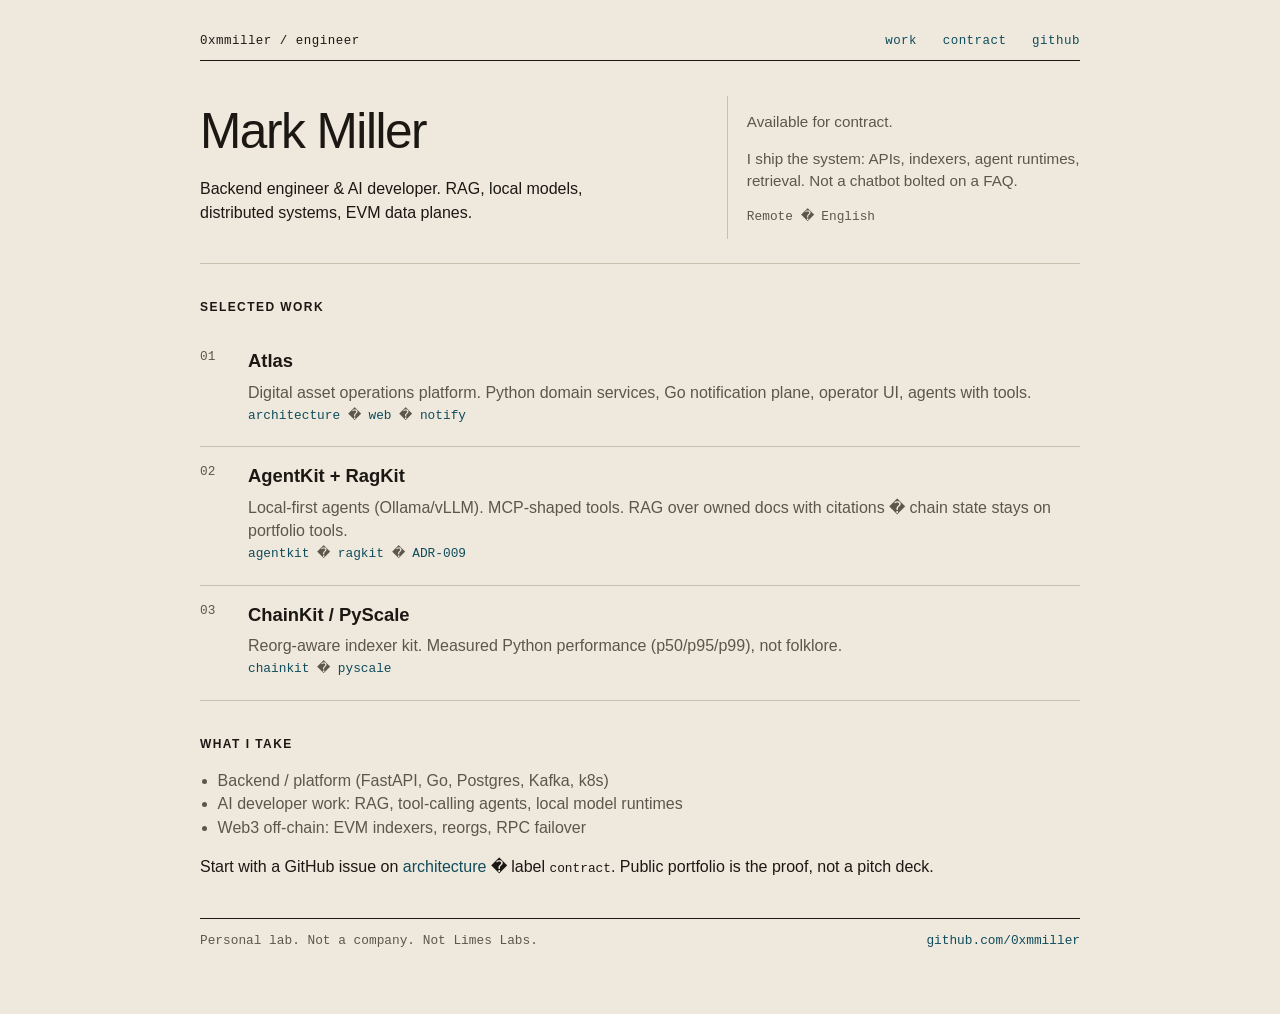
==== index.html @ 8ec3335b "feat(www): replace studio landing with contract portfolio Co-authored-by: Cursor <cursoragent@cursor" ====
<!DOCTYPE html>
<html lang="en">
<head>
  <meta charset="utf-8" />
  <meta name="viewport" content="width=device-width, initial-scale=1" />
  <title>Mark Miller � backend, AI/RAG, Web3</title>
  <link rel="stylesheet" href="styles.css" />
</head>
<body>
  <div class="frame">
    <header>
      <span class="id">0xmmiller / engineer</span>
      <nav>
        <a href="#work">work</a>
        <a href="#hire">contract</a>
        <a href="https://github.com/0xmmiller">github</a>
      </nav>
    </header>

    <section class="intro">
      <div>
        <h1>Mark Miller</h1>
        <p class="role">Backend engineer &amp; AI developer. RAG, local models, distributed systems, EVM data planes.</p>
      </div>
      <aside>
        <p>Available for contract.</p>
        <p>I ship the system: APIs, indexers, agent runtimes, retrieval. Not a chatbot bolted on a FAQ.</p>
        <p class="mono">Remote � English</p>
      </aside>
    </section>

    <section id="work">
      <h2>Selected work</h2>
      <ol class="cases">
        <li>
          <h3>Atlas</h3>
          <p>Digital asset operations platform. Python domain services, Go notification plane, operator UI, agents with tools.</p>
          <p class="mono"><a href="https://github.com/0xmmiller/architecture">architecture</a> � <a href="https://github.com/0xmmiller/atlas-web">web</a> � <a href="https://github.com/0xmmiller/notification-service">notify</a></p>
        </li>
        <li>
          <h3>AgentKit + RagKit</h3>
          <p>Local-first agents (Ollama/vLLM). MCP-shaped tools. RAG over owned docs with citations � chain state stays on portfolio tools.</p>
          <p class="mono"><a href="https://github.com/0xmmiller/agentkit">agentkit</a> � <a href="https://github.com/0xmmiller/ragkit">ragkit</a> � <a href="https://github.com/0xmmiller/architecture/blob/main/adr/009-rag-citations.md">ADR-009</a></p>
        </li>
        <li>
          <h3>ChainKit / PyScale</h3>
          <p>Reorg-aware indexer kit. Measured Python performance (p50/p95/p99), not folklore.</p>
          <p class="mono"><a href="https://github.com/0xmmiller/chainkit">chainkit</a> � <a href="https://github.com/0xmmiller/pyscale">pyscale</a></p>
        </li>
      </ol>
    </section>

    <section id="hire">
      <h2>What I take</h2>
      <ul class="take">
        <li>Backend / platform (FastAPI, Go, Postgres, Kafka, k8s)</li>
        <li>AI developer work: RAG, tool-calling agents, local model runtimes</li>
        <li>Web3 off-chain: EVM indexers, reorgs, RPC failover</li>
      </ul>
      <p>Start with a GitHub issue on <a href="https://github.com/0xmmiller/architecture/issues">architecture</a> � label <code>contract</code>. Public portfolio is the proof, not a pitch deck.</p>
    </section>

    <footer>
      <span>Personal lab. Not a company. Not Limes Labs.</span>
      <a href="https://github.com/0xmmiller">github.com/0xmmiller</a>
    </footer>
  </div>
</body>
</html>
---- styles.css ----
:root {
  --paper: #efe8dc;
  --ink: #1b1814;
  --mute: #5c564c;
  --line: #c9bfae;
  --link: #0f4c5c;
}
* { box-sizing: border-box; }
html, body {
  margin: 0;
  background: var(--paper);
  color: var(--ink);
}
body {
  font-family: "IBM Plex Sans", "Segoe UI", ui-sans-serif, sans-serif;
  line-height: 1.45;
}
.frame { max-width: 920px; margin: 0 auto; padding: 2rem 1.25rem 4rem; }
header {
  display: flex;
  justify-content: space-between;
  align-items: baseline;
  border-bottom: 1px solid var(--ink);
  padding-bottom: 0.6rem;
  font-family: ui-monospace, "IBM Plex Mono", monospace;
  font-size: 0.78rem;
  letter-spacing: 0.04em;
  text-transform: lowercase;
}
nav a { margin-left: 1.1rem; }
.intro {
  display: grid;
  grid-template-columns: 1.4fr 1fr;
  gap: 2rem;
  padding: 2.2rem 0 1.5rem;
  border-bottom: 1px solid var(--line);
}
h1 {
  font-size: clamp(2rem, 5vw, 3.1rem);
  font-weight: 500;
  letter-spacing: -0.03em;
  margin: 0 0 0.6rem;
}
.role { margin: 0; max-width: 28rem; }
aside {
  border-left: 1px solid var(--line);
  padding-left: 1.2rem;
  color: var(--mute);
  font-size: 0.95rem;
}
.mono, code {
  font-family: ui-monospace, "IBM Plex Mono", Menlo, monospace;
  font-size: 0.8rem;
}
h2 {
  font-size: 0.75rem;
  letter-spacing: 0.12em;
  text-transform: uppercase;
  margin: 2.2rem 0 1rem;
  font-weight: 600;
}
.cases { margin: 0; padding: 0; list-style: none; counter-reset: c; }
.cases li {
  counter-increment: c;
  padding: 1rem 0 1.1rem 3rem;
  border-bottom: 1px solid var(--line);
  position: relative;
}
.cases li::before {
  content: counter(c, decimal-leading-zero);
  position: absolute;
  left: 0;
  top: 1rem;
  font-family: ui-monospace, monospace;
  font-size: 0.8rem;
  color: var(--mute);
}
h3 { margin: 0 0 0.35rem; font-size: 1.15rem; font-weight: 600; }
.cases p { margin: 0.2rem 0; color: var(--mute); }
.take { margin: 0; padding-left: 1.1rem; color: var(--mute); }
a { color: var(--link); text-decoration: none; }
a:hover { text-decoration: underline; }
footer {
  display: flex;
  justify-content: space-between;
  gap: 1rem;
  margin-top: 2.5rem;
  padding-top: 0.8rem;
  border-top: 1px solid var(--ink);
  font-size: 0.8rem;
  color: var(--mute);
  font-family: ui-monospace, monospace;
}
@media (max-width: 720px) {
  .intro { grid-template-columns: 1fr; }
  aside { border-left: 0; padding-left: 0; border-top: 1px solid var(--line); padding-top: 1rem; }
  footer { flex-direction: column; }
}
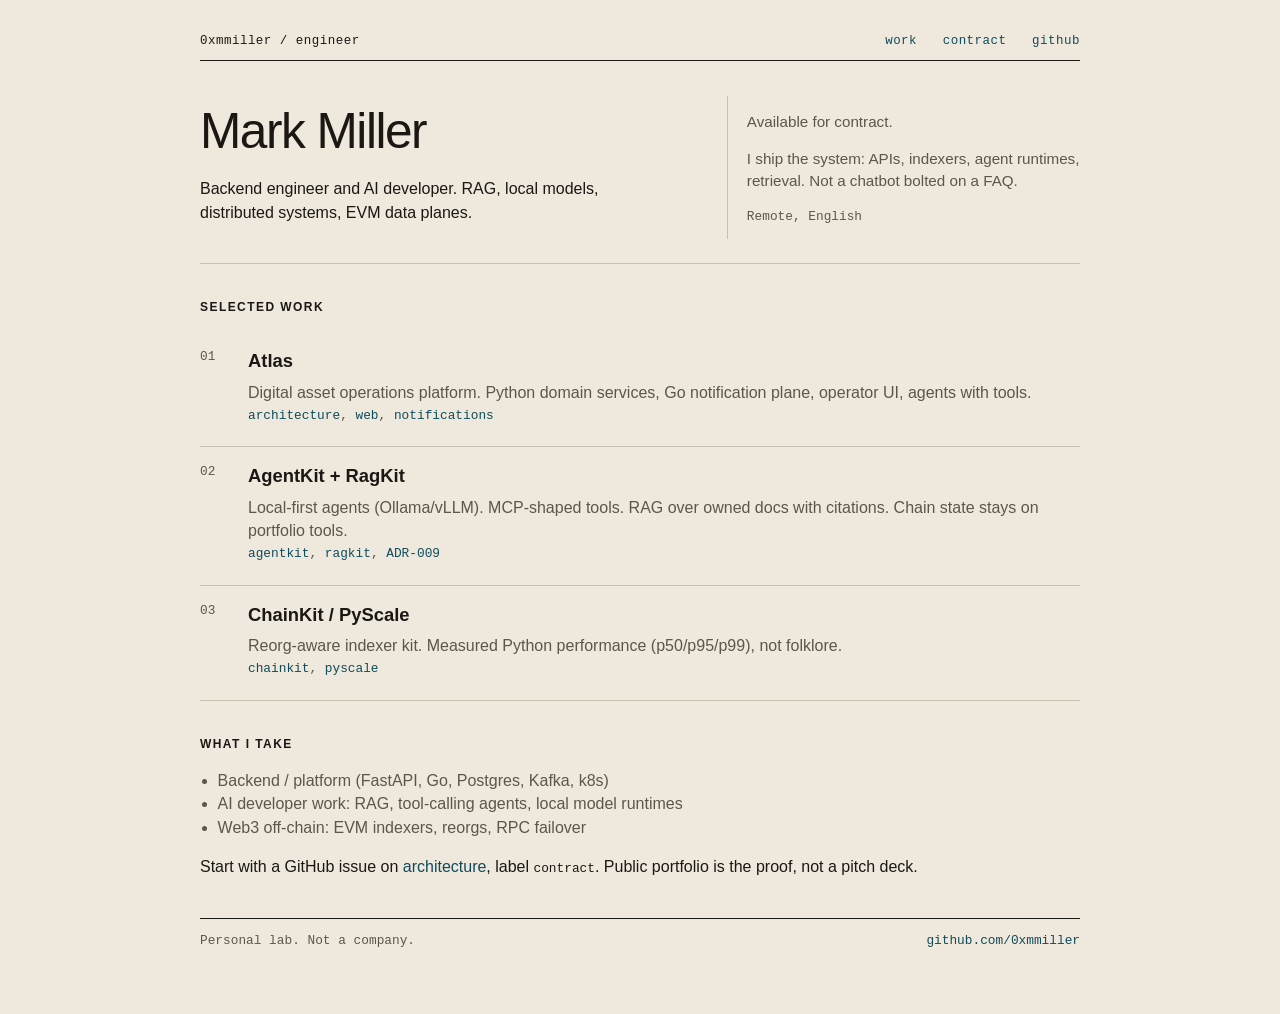
==== commit d924d711: "Drop odd separators and Limes mention from the landing page" ====
--- a/index.html
+++ b/index.html
@@ -3,7 +3,9 @@
 <head>
   <meta charset="utf-8" />
   <meta name="viewport" content="width=device-width, initial-scale=1" />
-  <title>Mark Miller � backend, AI/RAG, Web3</title>
+  <title>Mark Miller - backend, AI/RAG, Web3</title>
+  <link rel="icon" href="/favicon.png" type="image/png" />
+  <link rel="apple-touch-icon" href="/apple-touch-icon.png" />
   <link rel="stylesheet" href="styles.css" />
 </head>
 <body>
@@ -20,12 +22,12 @@
     <section class="intro">
       <div>
         <h1>Mark Miller</h1>
-        <p class="role">Backend engineer &amp; AI developer. RAG, local models, distributed systems, EVM data planes.</p>
+        <p class="role">Backend engineer and AI developer. RAG, local models, distributed systems, EVM data planes.</p>
       </div>
       <aside>
         <p>Available for contract.</p>
         <p>I ship the system: APIs, indexers, agent runtimes, retrieval. Not a chatbot bolted on a FAQ.</p>
-        <p class="mono">Remote � English</p>
+        <p class="mono">Remote, English</p>
       </aside>
     </section>
 
@@ -35,17 +37,17 @@
         <li>
           <h3>Atlas</h3>
           <p>Digital asset operations platform. Python domain services, Go notification plane, operator UI, agents with tools.</p>
-          <p class="mono"><a href="https://github.com/0xmmiller/architecture">architecture</a> � <a href="https://github.com/0xmmiller/atlas-web">web</a> � <a href="https://github.com/0xmmiller/notification-service">notify</a></p>
+          <p class="mono"><a href="https://github.com/0xmmiller/architecture">architecture</a>, <a href="https://github.com/0xmmiller/atlas-web">web</a>, <a href="https://github.com/0xmmiller/notification-service">notifications</a></p>
         </li>
         <li>
           <h3>AgentKit + RagKit</h3>
-          <p>Local-first agents (Ollama/vLLM). MCP-shaped tools. RAG over owned docs with citations � chain state stays on portfolio tools.</p>
-          <p class="mono"><a href="https://github.com/0xmmiller/agentkit">agentkit</a> � <a href="https://github.com/0xmmiller/ragkit">ragkit</a> � <a href="https://github.com/0xmmiller/architecture/blob/main/adr/009-rag-citations.md">ADR-009</a></p>
+          <p>Local-first agents (Ollama/vLLM). MCP-shaped tools. RAG over owned docs with citations. Chain state stays on portfolio tools.</p>
+          <p class="mono"><a href="https://github.com/0xmmiller/agentkit">agentkit</a>, <a href="https://github.com/0xmmiller/ragkit">ragkit</a>, <a href="https://github.com/0xmmiller/architecture/blob/main/adr/009-rag-citations.md">ADR-009</a></p>
         </li>
         <li>
           <h3>ChainKit / PyScale</h3>
           <p>Reorg-aware indexer kit. Measured Python performance (p50/p95/p99), not folklore.</p>
-          <p class="mono"><a href="https://github.com/0xmmiller/chainkit">chainkit</a> � <a href="https://github.com/0xmmiller/pyscale">pyscale</a></p>
+          <p class="mono"><a href="https://github.com/0xmmiller/chainkit">chainkit</a>, <a href="https://github.com/0xmmiller/pyscale">pyscale</a></p>
         </li>
       </ol>
     </section>
@@ -57,11 +59,11 @@
         <li>AI developer work: RAG, tool-calling agents, local model runtimes</li>
         <li>Web3 off-chain: EVM indexers, reorgs, RPC failover</li>
       </ul>
-      <p>Start with a GitHub issue on <a href="https://github.com/0xmmiller/architecture/issues">architecture</a> � label <code>contract</code>. Public portfolio is the proof, not a pitch deck.</p>
+      <p>Start with a GitHub issue on <a href="https://github.com/0xmmiller/architecture/issues">architecture</a>, label <code>contract</code>. Public portfolio is the proof, not a pitch deck.</p>
     </section>
 
     <footer>
-      <span>Personal lab. Not a company. Not Limes Labs.</span>
+      <span>Personal lab. Not a company.</span>
       <a href="https://github.com/0xmmiller">github.com/0xmmiller</a>
     </footer>
   </div>
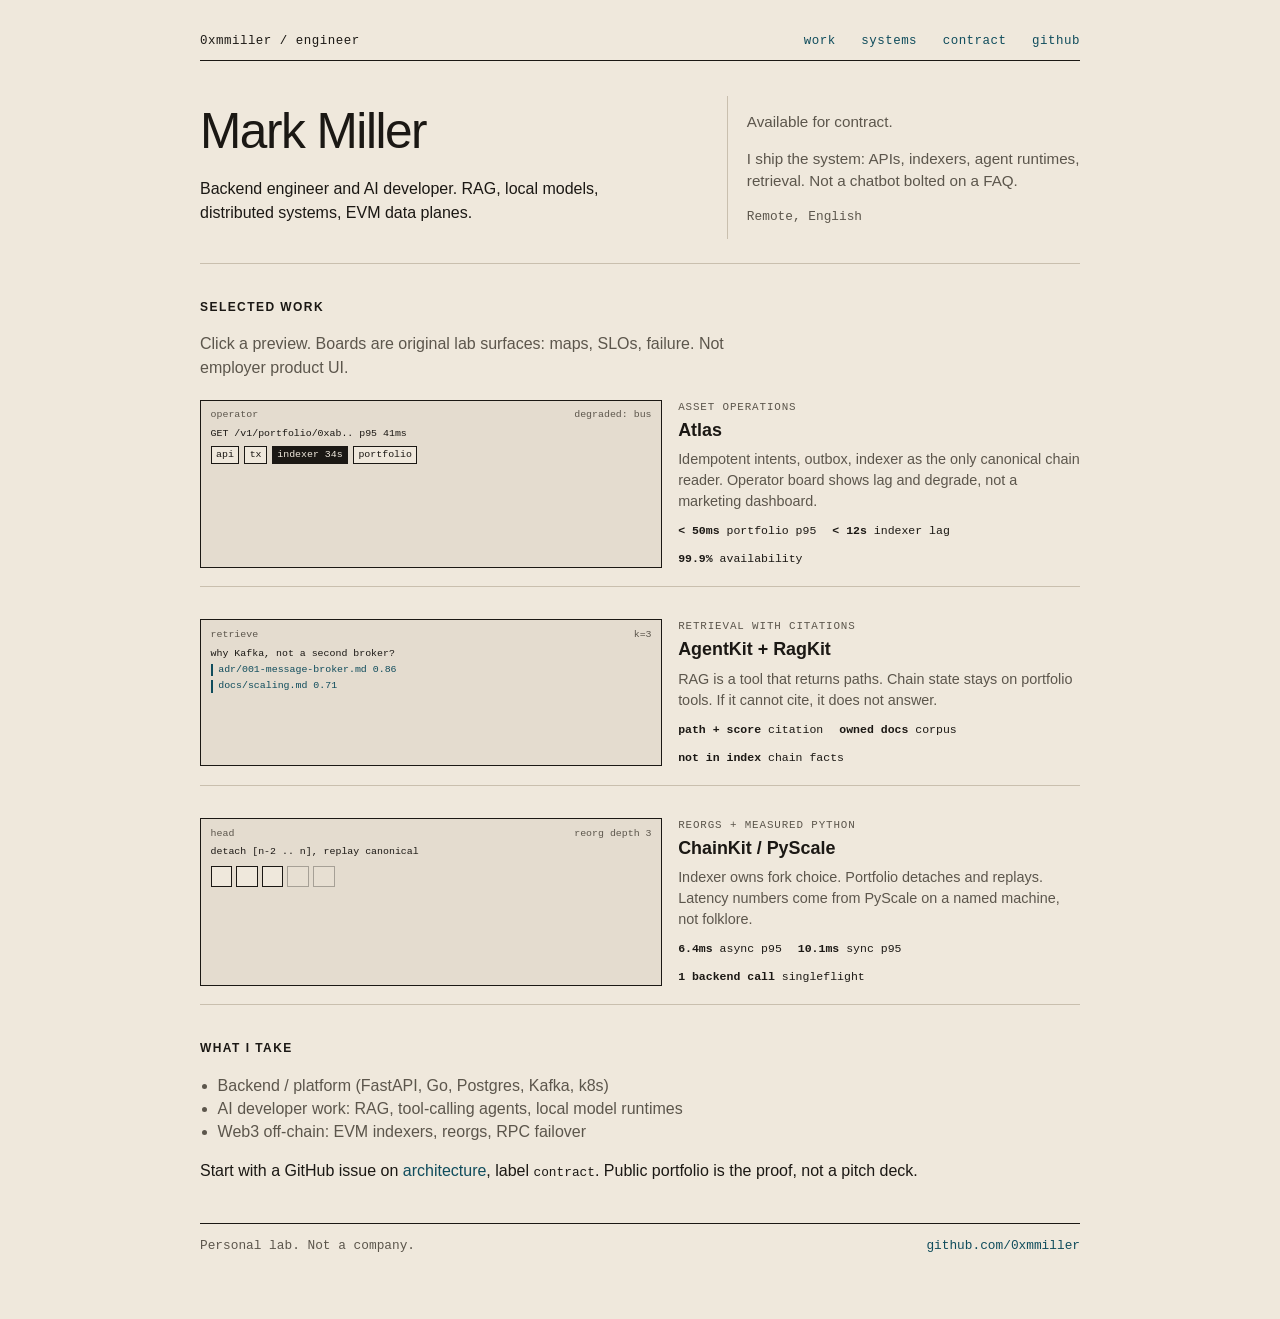
==== commit 904440c5: "Add importable work previews with lab SLOs and original operator boards" ====
--- a/index.html
+++ b/index.html
@@ -7,6 +7,7 @@
   <link rel="icon" href="/favicon.png" type="image/png" />
   <link rel="apple-touch-icon" href="/apple-touch-icon.png" />
   <link rel="stylesheet" href="styles.css" />
+  <script type="module" src="/work/block.js"></script>
 </head>
 <body>
   <div class="frame">
@@ -14,6 +15,7 @@
       <span class="id">0xmmiller / engineer</span>
       <nav>
         <a href="#work">work</a>
+        <a href="/work/">systems</a>
         <a href="#hire">contract</a>
         <a href="https://github.com/0xmmiller">github</a>
       </nav>
@@ -33,23 +35,8 @@
 
     <section id="work">
       <h2>Selected work</h2>
-      <ol class="cases">
-        <li>
-          <h3>Atlas</h3>
-          <p>Digital asset operations platform. Python domain services, Go notification plane, operator UI, agents with tools.</p>
-          <p class="mono"><a href="https://github.com/0xmmiller/architecture">architecture</a>, <a href="https://github.com/0xmmiller/atlas-web">web</a>, <a href="https://github.com/0xmmiller/notification-service">notifications</a></p>
-        </li>
-        <li>
-          <h3>AgentKit + RagKit</h3>
-          <p>Local-first agents (Ollama/vLLM). MCP-shaped tools. RAG over owned docs with citations. Chain state stays on portfolio tools.</p>
-          <p class="mono"><a href="https://github.com/0xmmiller/agentkit">agentkit</a>, <a href="https://github.com/0xmmiller/ragkit">ragkit</a>, <a href="https://github.com/0xmmiller/architecture/blob/main/adr/009-rag-citations.md">ADR-009</a></p>
-        </li>
-        <li>
-          <h3>ChainKit / PyScale</h3>
-          <p>Reorg-aware indexer kit. Measured Python performance (p50/p95/p99), not folklore.</p>
-          <p class="mono"><a href="https://github.com/0xmmiller/chainkit">chainkit</a>, <a href="https://github.com/0xmmiller/pyscale">pyscale</a></p>
-        </li>
-      </ol>
+      <p class="work-lead">Click a preview. Boards are original lab surfaces: maps, SLOs, failure. Not employer product UI.</p>
+      <miller-work quiet></miller-work>
     </section>
 
     <section id="hire">
--- a/styles.css
+++ b/styles.css
@@ -77,6 +77,7 @@
 }
 h3 { margin: 0 0 0.35rem; font-size: 1.15rem; font-weight: 600; }
 .cases p { margin: 0.2rem 0; color: var(--mute); }
+.work-lead { color: var(--mute); margin: 0 0 0.4rem; max-width: 36rem; }
 .take { margin: 0; padding-left: 1.1rem; color: var(--mute); }
 a { color: var(--link); text-decoration: none; }
 a:hover { text-decoration: underline; }
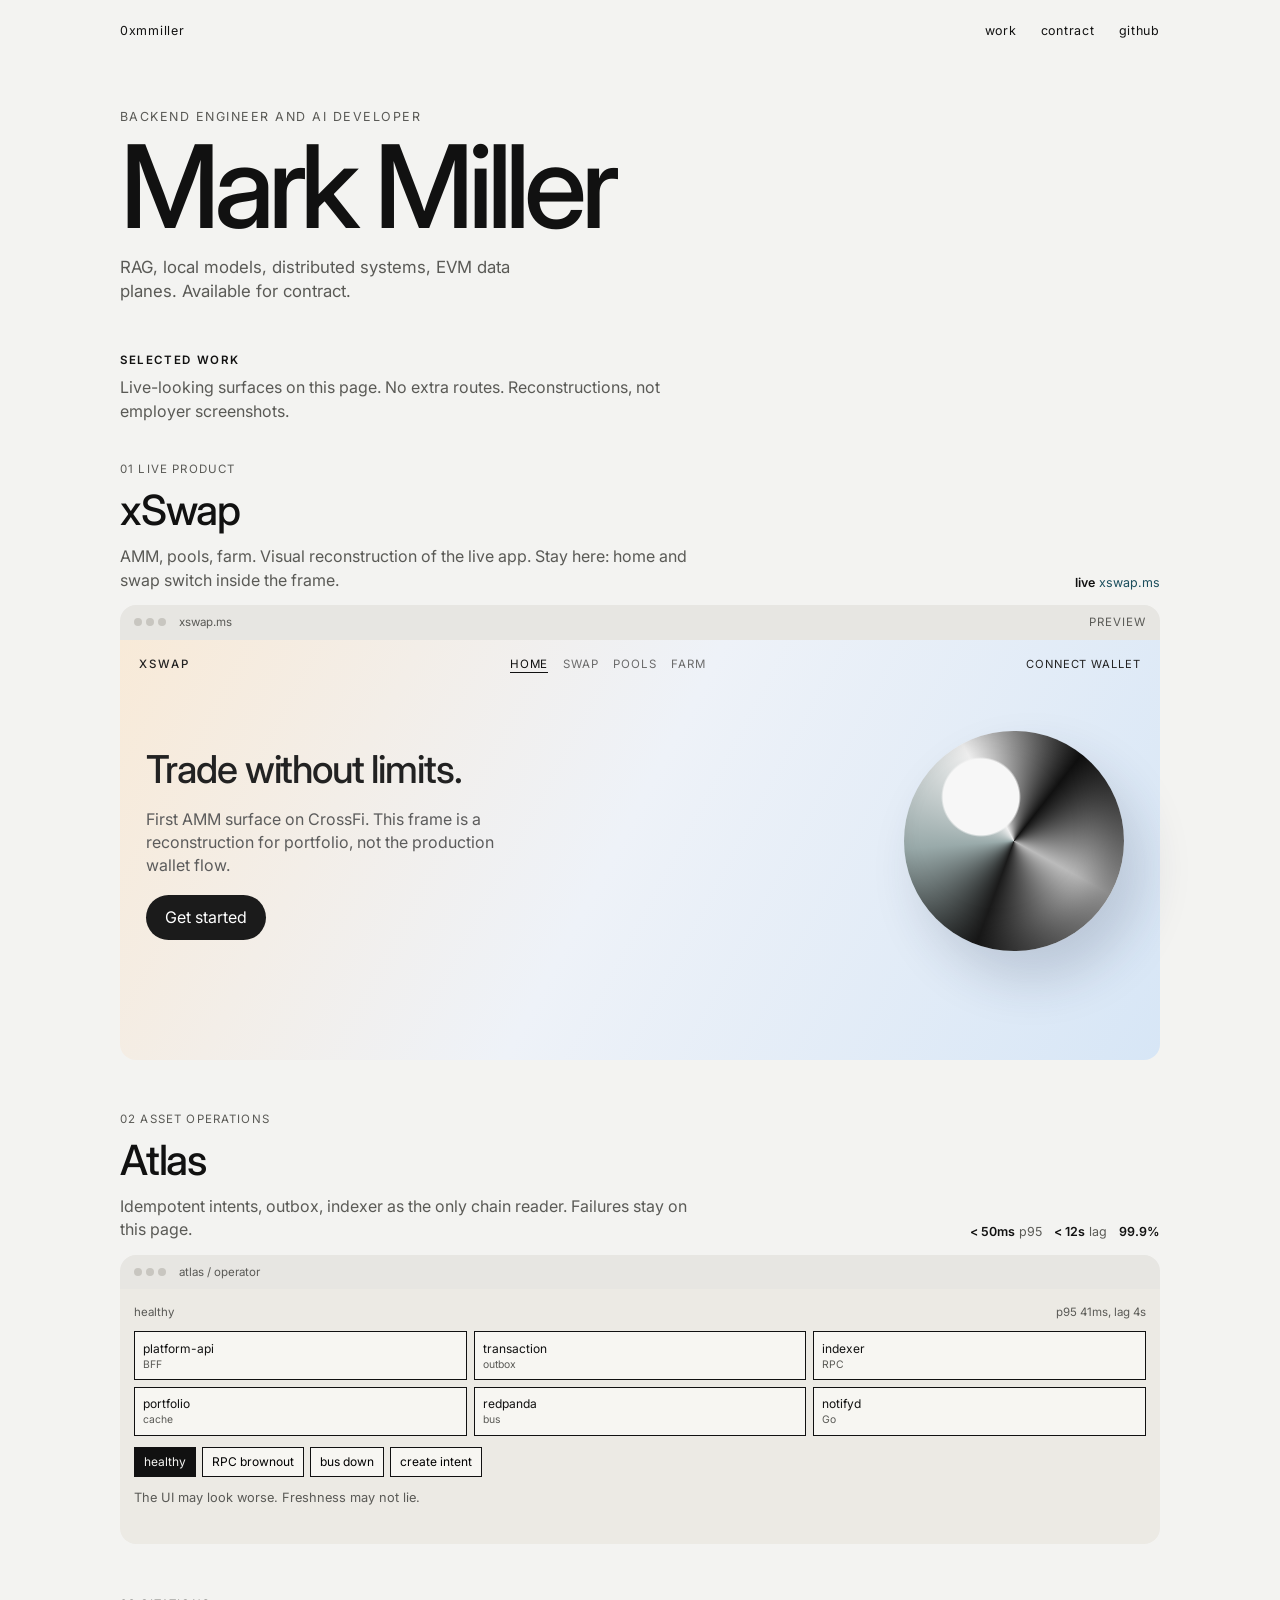
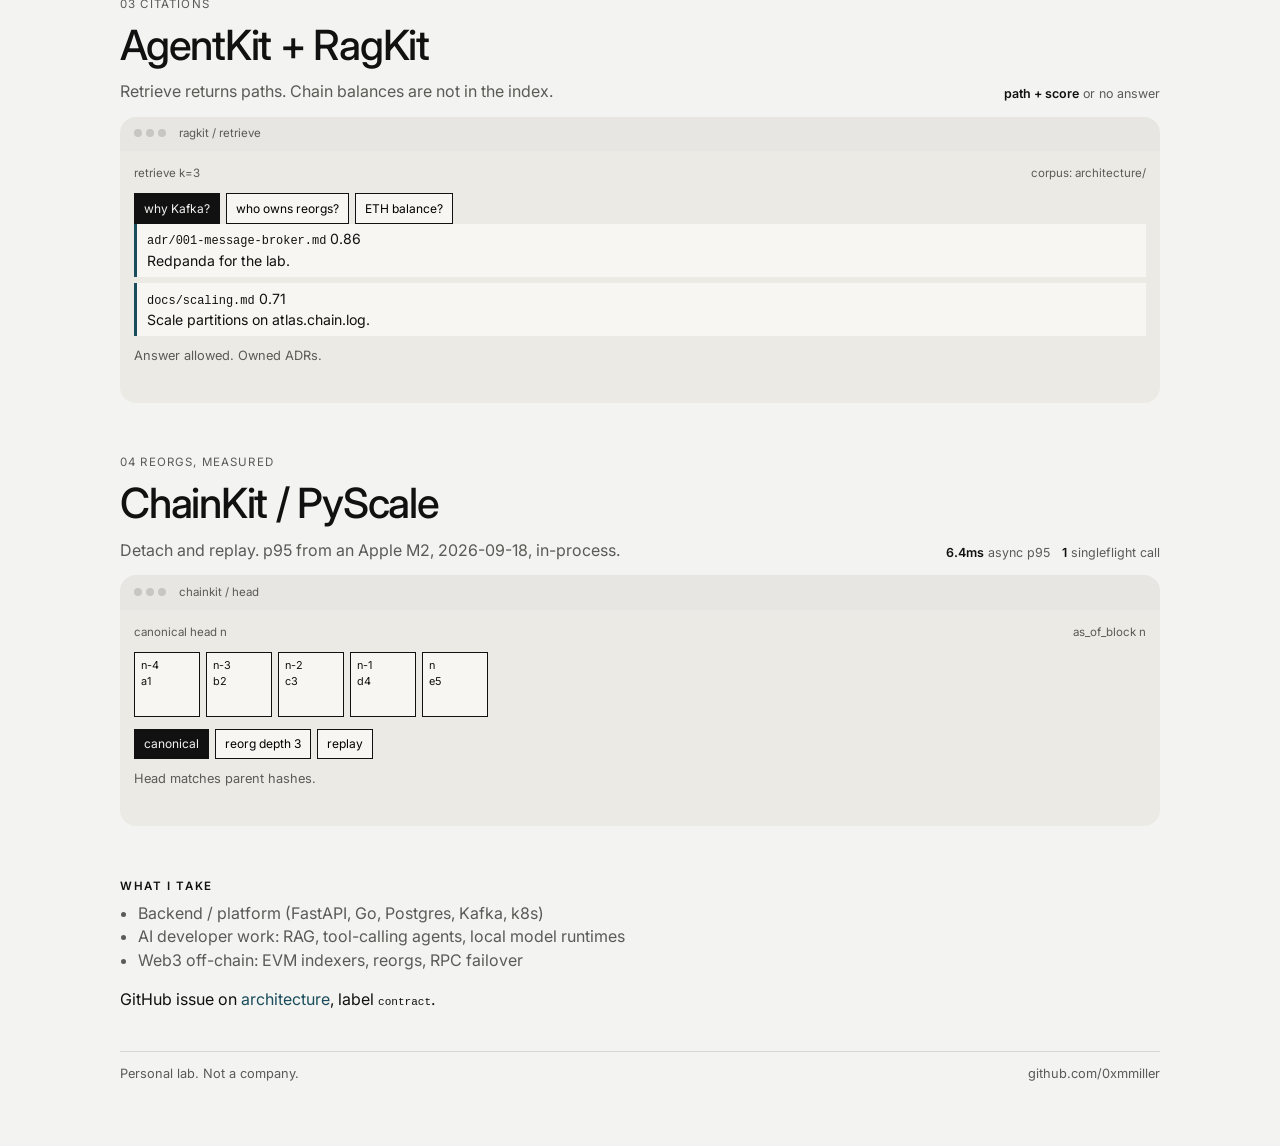
==== commit 8d8279f8: "Put live-looking cases on one page, with an xSwap reconstruction" ====
--- a/index.html
+++ b/index.html
@@ -6,37 +6,162 @@
   <title>Mark Miller - backend, AI/RAG, Web3</title>
   <link rel="icon" href="/favicon.png" type="image/png" />
   <link rel="apple-touch-icon" href="/apple-touch-icon.png" />
+  <link rel="preconnect" href="https://fonts.googleapis.com" />
+  <link rel="preconnect" href="https://fonts.gstatic.com" crossorigin />
+  <link href="https://fonts.googleapis.com/css2?family=Inter:wght@400;500;600&display=swap" rel="stylesheet" />
   <link rel="stylesheet" href="styles.css" />
-  <script type="module" src="/work/block.js"></script>
 </head>
 <body>
   <div class="frame">
     <header>
-      <span class="id">0xmmiller / engineer</span>
+      <span class="id">0xmmiller</span>
       <nav>
         <a href="#work">work</a>
-        <a href="/work/">systems</a>
         <a href="#hire">contract</a>
         <a href="https://github.com/0xmmiller">github</a>
       </nav>
     </header>
 
     <section class="intro">
-      <div>
-        <h1>Mark Miller</h1>
-        <p class="role">Backend engineer and AI developer. RAG, local models, distributed systems, EVM data planes.</p>
-      </div>
-      <aside>
-        <p>Available for contract.</p>
-        <p>I ship the system: APIs, indexers, agent runtimes, retrieval. Not a chatbot bolted on a FAQ.</p>
-        <p class="mono">Remote, English</p>
-      </aside>
+      <p class="eyebrow">backend engineer and AI developer</p>
+      <h1>Mark Miller</h1>
+      <p class="role">RAG, local models, distributed systems, EVM data planes. Available for contract.</p>
     </section>
 
     <section id="work">
       <h2>Selected work</h2>
-      <p class="work-lead">Click a preview. Boards are original lab surfaces: maps, SLOs, failure. Not employer product UI.</p>
-      <miller-work quiet></miller-work>
+      <p class="work-lead">Live-looking surfaces on this page. No extra routes. Reconstructions, not employer screenshots.</p>
+
+      <article class="case" id="xswap">
+        <div class="case-head">
+          <div>
+            <p class="kind">01  live product</p>
+            <h3>xSwap</h3>
+            <p class="blurb">AMM, pools, farm. Visual reconstruction of the live app. Stay here: home and swap switch inside the frame.</p>
+          </div>
+          <p class="slo"><b>live</b> <a href="https://xswap.ms">xswap.ms</a></p>
+        </div>
+        <div class="chrome">
+          <span class="dots"></span>
+          <span class="url">xswap.ms</span>
+          <span class="live">preview</span>
+        </div>
+        <div class="xswap" id="xswap-stage" data-view="home">
+          <div class="x-nav">
+            <strong>xSWAP</strong>
+            <div class="x-links">
+              <button type="button" data-xview="home" class="on">Home</button>
+              <button type="button" data-xview="swap">Swap</button>
+              <span>Pools</span>
+              <span>Farm</span>
+            </div>
+            <span class="x-wallet">Connect wallet</span>
+          </div>
+          <div class="x-home">
+            <div>
+              <h4>Trade without limits.</h4>
+              <p>First AMM surface on CrossFi. This frame is a reconstruction for portfolio, not the production wallet flow.</p>
+              <button type="button" class="x-cta" data-xview="swap">Get started</button>
+            </div>
+            <div class="torus" aria-hidden="true"></div>
+          </div>
+          <div class="x-swap">
+            <div class="x-card">
+              <h4>Swap</h4>
+              <label>From<input id="x-in" type="text" inputmode="decimal" value="1" /></label>
+              <div class="x-row"><button type="button" id="x-tok">XFI</button></div>
+              <button type="button" id="x-flip" class="x-flip" aria-label="flip">flip</button>
+              <label>To<input id="x-out" type="text" readonly value="0.42" /></label>
+              <div class="x-row"><button type="button" id="x-tok2">USDT</button></div>
+              <p class="x-rate" id="x-rate">preview quote 1 XFI = 0.42 USDT, not a feed</p>
+              <button type="button" class="x-cta x-cta-block" disabled>Connect wallet</button>
+            </div>
+          </div>
+        </div>
+      </article>
+
+      <article class="case" id="atlas">
+        <div class="case-head">
+          <div>
+            <p class="kind">02  asset operations</p>
+            <h3>Atlas</h3>
+            <p class="blurb">Idempotent intents, outbox, indexer as the only chain reader. Failures stay on this page.</p>
+          </div>
+          <p class="slo"><b>&lt; 50ms</b> p95 &nbsp; <b>&lt; 12s</b> lag &nbsp; <b>99.9%</b></p>
+        </div>
+        <div class="chrome">
+          <span class="dots"></span>
+          <span class="url">atlas / operator</span>
+        </div>
+        <div class="stage ink">
+          <div class="stage-top"><span id="a-hdr">healthy</span><span id="a-slo">p95 41ms, lag 4s</span></div>
+          <div class="graph" id="a-graph">
+            <div class="node" data-n="api">platform-api<small>BFF</small></div>
+            <div class="node" data-n="tx">transaction<small>outbox</small></div>
+            <div class="node" data-n="idx">indexer<small>RPC</small></div>
+            <div class="node" data-n="port">portfolio<small>cache</small></div>
+            <div class="node" data-n="bus">redpanda<small>bus</small></div>
+            <div class="node" data-n="nt">notifyd<small>Go</small></div>
+          </div>
+          <div class="ops" id="a-ops">
+            <button type="button" data-mode="healthy" class="on">healthy</button>
+            <button type="button" data-mode="rpc">RPC brownout</button>
+            <button type="button" data-mode="bus">bus down</button>
+            <button type="button" data-mode="intent">create intent</button>
+          </div>
+          <p class="log" id="a-log">The UI may look worse. Freshness may not lie.</p>
+        </div>
+      </article>
+
+      <article class="case" id="rag">
+        <div class="case-head">
+          <div>
+            <p class="kind">03  citations</p>
+            <h3>AgentKit + RagKit</h3>
+            <p class="blurb">Retrieve returns paths. Chain balances are not in the index.</p>
+          </div>
+          <p class="slo"><b>path + score</b> or no answer</p>
+        </div>
+        <div class="chrome">
+          <span class="dots"></span>
+          <span class="url">ragkit / retrieve</span>
+        </div>
+        <div class="stage ink">
+          <div class="stage-top"><span>retrieve k=3</span><span id="r-hdr">corpus: architecture/</span></div>
+          <div class="ops" id="r-ops">
+            <button type="button" data-q="kafka" class="on">why Kafka?</button>
+            <button type="button" data-q="reorg">who owns reorgs?</button>
+            <button type="button" data-q="balance">ETH balance?</button>
+          </div>
+          <div class="hits" id="r-hits"></div>
+          <p class="log" id="r-log"></p>
+        </div>
+      </article>
+
+      <article class="case" id="chain">
+        <div class="case-head">
+          <div>
+            <p class="kind">04  reorgs, measured</p>
+            <h3>ChainKit / PyScale</h3>
+            <p class="blurb">Detach and replay. p95 from an Apple M2, 2026-09-18, in-process.</p>
+          </div>
+          <p class="slo"><b>6.4ms</b> async p95 &nbsp; <b>1</b> singleflight call</p>
+        </div>
+        <div class="chrome">
+          <span class="dots"></span>
+          <span class="url">chainkit / head</span>
+        </div>
+        <div class="stage ink">
+          <div class="stage-top"><span id="c-hdr">canonical head n</span><span id="c-slo">as_of_block n</span></div>
+          <div class="chain" id="c-chain"></div>
+          <div class="ops" id="c-ops">
+            <button type="button" data-mode="canon" class="on">canonical</button>
+            <button type="button" data-mode="reorg">reorg depth 3</button>
+            <button type="button" data-mode="replay">replay</button>
+          </div>
+          <p class="log" id="c-log"></p>
+        </div>
+      </article>
     </section>
 
     <section id="hire">
@@ -46,7 +171,7 @@
         <li>AI developer work: RAG, tool-calling agents, local model runtimes</li>
         <li>Web3 off-chain: EVM indexers, reorgs, RPC failover</li>
       </ul>
-      <p>Start with a GitHub issue on <a href="https://github.com/0xmmiller/architecture/issues">architecture</a>, label <code>contract</code>. Public portfolio is the proof, not a pitch deck.</p>
+      <p>GitHub issue on <a href="https://github.com/0xmmiller/architecture/issues">architecture</a>, label <code>contract</code>.</p>
     </section>
 
     <footer>
@@ -54,5 +179,6 @@
       <a href="https://github.com/0xmmiller">github.com/0xmmiller</a>
     </footer>
   </div>
+  <script src="site.js"></script>
 </body>
 </html>
--- a/styles.css
+++ b/styles.css
@@ -1,99 +1,276 @@
 :root {
-  --paper: #efe8dc;
-  --ink: #1b1814;
-  --mute: #5c564c;
-  --line: #c9bfae;
-  --link: #0f4c5c;
+  --paper: #f3f3f1;
+  --ink: #111;
+  --mute: #5a5a56;
+  --line: #d8d6d0;
+  --link: #1a4d5c;
+  --card: #fff;
 }
 * { box-sizing: border-box; }
+html { scroll-behavior: smooth; }
 html, body {
   margin: 0;
   background: var(--paper);
   color: var(--ink);
 }
 body {
-  font-family: "IBM Plex Sans", "Segoe UI", ui-sans-serif, sans-serif;
+  font-family: Inter, "Segoe UI", ui-sans-serif, sans-serif;
   line-height: 1.45;
 }
-.frame { max-width: 920px; margin: 0 auto; padding: 2rem 1.25rem 4rem; }
+.frame { max-width: 1080px; margin: 0 auto; padding: 1.4rem 1.25rem 4rem; }
 header {
   display: flex;
   justify-content: space-between;
   align-items: baseline;
-  border-bottom: 1px solid var(--ink);
-  padding-bottom: 0.6rem;
-  font-family: ui-monospace, "IBM Plex Mono", monospace;
   font-size: 0.78rem;
-  letter-spacing: 0.04em;
+  letter-spacing: 0.06em;
   text-transform: lowercase;
 }
-nav a { margin-left: 1.1rem; }
-.intro {
+nav a { margin-left: 1.2rem; }
+.intro { padding: 4.2rem 0 3rem; }
+.eyebrow {
+  margin: 0 0 0.6rem;
+  font-size: 0.78rem;
+  letter-spacing: 0.12em;
+  text-transform: uppercase;
+  color: var(--mute);
+}
+h1 {
+  font-size: clamp(3.2rem, 11vw, 7.2rem);
+  font-weight: 500;
+  letter-spacing: -0.055em;
+  line-height: 0.9;
+  margin: 0 0 1rem;
+}
+.role { margin: 0; max-width: 28rem; color: var(--mute); font-size: 1.05rem; }
+h2 {
+  font-size: 0.72rem;
+  letter-spacing: 0.14em;
+  text-transform: uppercase;
+  margin: 0 0 0.5rem;
+  font-weight: 600;
+}
+.work-lead { color: var(--mute); margin: 0 0 2.4rem; max-width: 34rem; }
+.case { margin: 0 0 3.2rem; }
+.case-head {
   display: grid;
-  grid-template-columns: 1.4fr 1fr;
-  gap: 2rem;
-  padding: 2.2rem 0 1.5rem;
-  border-bottom: 1px solid var(--line);
-}
-h1 {
-  font-size: clamp(2rem, 5vw, 3.1rem);
+  grid-template-columns: 1fr auto;
+  gap: 1rem;
+  align-items: end;
+  margin-bottom: 0.85rem;
+}
+.kind {
+  margin: 0;
+  font-size: 0.72rem;
+  letter-spacing: 0.1em;
+  text-transform: uppercase;
+  color: var(--mute);
+}
+h3 { margin: 0.15rem 0 0.3rem; font-size: clamp(1.8rem, 4vw, 2.6rem); font-weight: 500; letter-spacing: -0.03em; }
+.blurb { margin: 0; color: var(--mute); max-width: 36rem; }
+.slo { margin: 0; font-size: 0.78rem; color: var(--mute); }
+.slo b { color: var(--ink); font-weight: 600; }
+.chrome {
+  display: flex;
+  align-items: center;
+  gap: 0.7rem;
+  background: #e7e6e2;
+  border-radius: 16px 16px 0 0;
+  padding: 0.55rem 0.9rem;
+  font-size: 0.72rem;
+  color: var(--mute);
+}
+.dots::before { content: ""; display: inline-block; width: 8px; height: 8px; border-radius: 50%; background: #c8c6c0; box-shadow: 12px 0 0 #c8c6c0, 24px 0 0 #c8c6c0; }
+.url { margin-left: 1.6rem; }
+.live { margin-left: auto; letter-spacing: 0.08em; text-transform: uppercase; }
+.take { margin: 0; padding-left: 1.1rem; color: var(--mute); }
+a { color: var(--link); text-decoration: none; }
+a:hover { text-decoration: underline; }
+header a, footer a { color: inherit; }
+footer {
+  display: flex;
+  justify-content: space-between;
+  gap: 1rem;
+  margin-top: 2.5rem;
+  padding-top: 0.8rem;
+  border-top: 1px solid var(--line);
+  font-size: 0.8rem;
+  color: var(--mute);
+}
+code { font-size: 0.85em; }
+
+.xswap {
+  background: linear-gradient(118deg, #f8ead8 0%, #eef2f8 48%, #d7e6f6 100%);
+  border-radius: 0 0 16px 16px;
+  min-height: 420px;
+  padding: 1rem 1.2rem 1.6rem;
+  color: #222;
+}
+.x-nav {
+  display: flex;
+  align-items: center;
+  justify-content: space-between;
+  gap: 1rem;
+  font-size: 0.72rem;
+  letter-spacing: 0.08em;
+  text-transform: uppercase;
+}
+.x-nav strong { font-weight: 500; letter-spacing: 0.16em; }
+.x-links { display: flex; gap: 0.9rem; color: #6b6b6b; }
+.x-links button, .x-links span {
+  background: none;
+  border: 0;
+  padding: 0;
+  font: inherit;
+  color: inherit;
+  letter-spacing: inherit;
+  text-transform: inherit;
+  cursor: pointer;
+}
+.x-links .on { color: #111; border-bottom: 1px solid #111; }
+.x-wallet { font-size: 0.7rem; }
+.x-home {
+  display: grid;
+  grid-template-columns: 1fr 240px;
+  gap: 1rem;
+  align-items: center;
+  min-height: 320px;
+  padding: 1.4rem 0.4rem 0.4rem;
+}
+.xswap[data-view="swap"] .x-home,
+.xswap[data-view="home"] .x-swap { display: none; }
+.x-home h4, .x-card h4 {
+  font-size: clamp(1.6rem, 3vw, 2.4rem);
   font-weight: 500;
   letter-spacing: -0.03em;
   margin: 0 0 0.6rem;
 }
-.role { margin: 0; max-width: 28rem; }
-aside {
-  border-left: 1px solid var(--line);
-  padding-left: 1.2rem;
-  color: var(--mute);
-  font-size: 0.95rem;
-}
-.mono, code {
-  font-family: ui-monospace, "IBM Plex Mono", Menlo, monospace;
-  font-size: 0.8rem;
-}
-h2 {
+.x-home p { margin: 0 0 1.1rem; color: #5c5c5c; max-width: 22rem; }
+.x-cta {
+  border: 0;
+  background: #1b1b1b;
+  color: #fff;
+  border-radius: 999px;
+  padding: 0.7rem 1.2rem;
+  font: inherit;
+  cursor: pointer;
+}
+.x-cta[disabled] { opacity: 0.7; cursor: default; }
+.x-cta-block { width: 100%; margin-top: 0.7rem; }
+.torus {
+  width: 220px;
+  height: 220px;
+  margin: 0 auto;
+  border-radius: 50%;
+  background:
+    radial-gradient(circle at 35% 30%, #f7f7f7 0 18%, transparent 19%),
+    conic-gradient(from 200deg, #1a1a1a, #9aa, #eee, #111 55%, #bbb, #1a1a1a);
+  box-shadow: 18px 28px 50px rgba(40, 50, 80, 0.18), inset -18px -10px 30px rgba(0,0,0,0.28);
+}
+.x-swap { display: grid; place-items: center; padding: 2rem 0 1rem; }
+.x-card {
+  width: min(100%, 340px);
+  background: #fff;
+  border-radius: 22px;
+  padding: 1.15rem 1.15rem 1.2rem;
+  box-shadow: 0 24px 50px rgba(40, 50, 80, 0.1);
+}
+.x-card label { display: block; font-size: 0.72rem; color: #888; margin-top: 0.45rem; }
+.x-card input {
+  width: 100%;
+  border: 0;
+  background: #f4f5f7;
+  border-radius: 12px;
+  padding: 0.85rem 0.9rem;
+  font: inherit;
+  font-size: 1.15rem;
+  margin-top: 0.25rem;
+}
+.x-row { display: flex; justify-content: flex-end; margin-top: -2.3rem; margin-right: 0.5rem; pointer-events: none; }
+.x-row button {
+  pointer-events: none;
+  border: 0;
+  background: #fff;
+  border-radius: 999px;
+  padding: 0.25rem 0.55rem;
+  font: inherit;
+  font-size: 0.78rem;
+  box-shadow: 0 0 0 1px #ececec;
+}
+.x-flip {
+  display: block;
+  margin: 0.55rem auto;
+  width: 34px;
+  height: 34px;
+  border-radius: 50%;
+  border: 1px solid #ececec;
+  background: #fff;
+  font-size: 0.62rem;
+  cursor: pointer;
+}
+.x-rate { margin: 0.7rem 0 0; font-size: 0.72rem; color: #888; }
+
+.stage {
+  background: #eceae4;
+  border-radius: 0 0 16px 16px;
+  padding: 0.9rem;
+}
+.stage-top {
+  display: flex;
+  justify-content: space-between;
+  font-size: 0.72rem;
+  color: var(--mute);
+  margin-bottom: 0.7rem;
+}
+.graph {
+  display: grid;
+  grid-template-columns: repeat(3, minmax(0, 1fr));
+  gap: 0.4rem;
+}
+.node {
+  border: 1px solid #111;
+  background: #f7f6f2;
+  padding: 0.45rem 0.5rem;
   font-size: 0.75rem;
-  letter-spacing: 0.12em;
-  text-transform: uppercase;
-  margin: 2.2rem 0 1rem;
-  font-weight: 600;
-}
-.cases { margin: 0; padding: 0; list-style: none; counter-reset: c; }
-.cases li {
-  counter-increment: c;
-  padding: 1rem 0 1.1rem 3rem;
-  border-bottom: 1px solid var(--line);
-  position: relative;
-}
-.cases li::before {
-  content: counter(c, decimal-leading-zero);
-  position: absolute;
-  left: 0;
-  top: 1rem;
-  font-family: ui-monospace, monospace;
-  font-size: 0.8rem;
-  color: var(--mute);
-}
-h3 { margin: 0 0 0.35rem; font-size: 1.15rem; font-weight: 600; }
-.cases p { margin: 0.2rem 0; color: var(--mute); }
-.work-lead { color: var(--mute); margin: 0 0 0.4rem; max-width: 36rem; }
-.take { margin: 0; padding-left: 1.1rem; color: var(--mute); }
-a { color: var(--link); text-decoration: none; }
-a:hover { text-decoration: underline; }
-footer {
-  display: flex;
-  justify-content: space-between;
-  gap: 1rem;
-  margin-top: 2.5rem;
-  padding-top: 0.8rem;
-  border-top: 1px solid var(--ink);
-  font-size: 0.8rem;
-  color: var(--mute);
-  font-family: ui-monospace, monospace;
-}
+  min-height: 3rem;
+}
+.node small { display: block; color: var(--mute); font-size: 0.65rem; }
+.node.hot { background: #111; color: #f3f3f1; }
+.node.hot small { color: #bbb; }
+.ops { display: flex; flex-wrap: wrap; gap: 0.4rem; margin-top: 0.7rem; }
+.ops button, .stage button {
+  font: inherit;
+  font-size: 0.75rem;
+  border: 1px solid #111;
+  background: #f7f6f2;
+  padding: 0.35rem 0.55rem;
+  cursor: pointer;
+}
+.ops button.on, .ops button:hover { background: #111; color: #f3f3f1; }
+.log { margin: 0.7rem 0 0; min-height: 2.6rem; font-size: 0.8rem; color: var(--mute); }
+.hits { display: grid; gap: 0.4rem; }
+.hit {
+  border-left: 3px solid var(--link);
+  padding: 0.35rem 0.6rem;
+  background: #f7f6f2;
+  font-size: 0.88rem;
+}
+.chain { display: flex; gap: 0.4rem; flex-wrap: wrap; }
+.block {
+  width: 4.1rem;
+  height: 4.1rem;
+  border: 1px solid #111;
+  background: #f7f6f2;
+  font-size: 0.68rem;
+  padding: 0.35rem;
+}
+.block.dead { opacity: 0.35; }
+.block.new { outline: 2px solid var(--link); }
+
 @media (max-width: 720px) {
-  .intro { grid-template-columns: 1fr; }
-  aside { border-left: 0; padding-left: 0; border-top: 1px solid var(--line); padding-top: 1rem; }
+  .case-head, .x-home { grid-template-columns: 1fr; }
+  .x-links span:nth-child(n+3) { display: none; }
+  .graph { grid-template-columns: 1fr 1fr; }
   footer { flex-direction: column; }
-}
+  .torus { width: 160px; height: 160px; }
+}
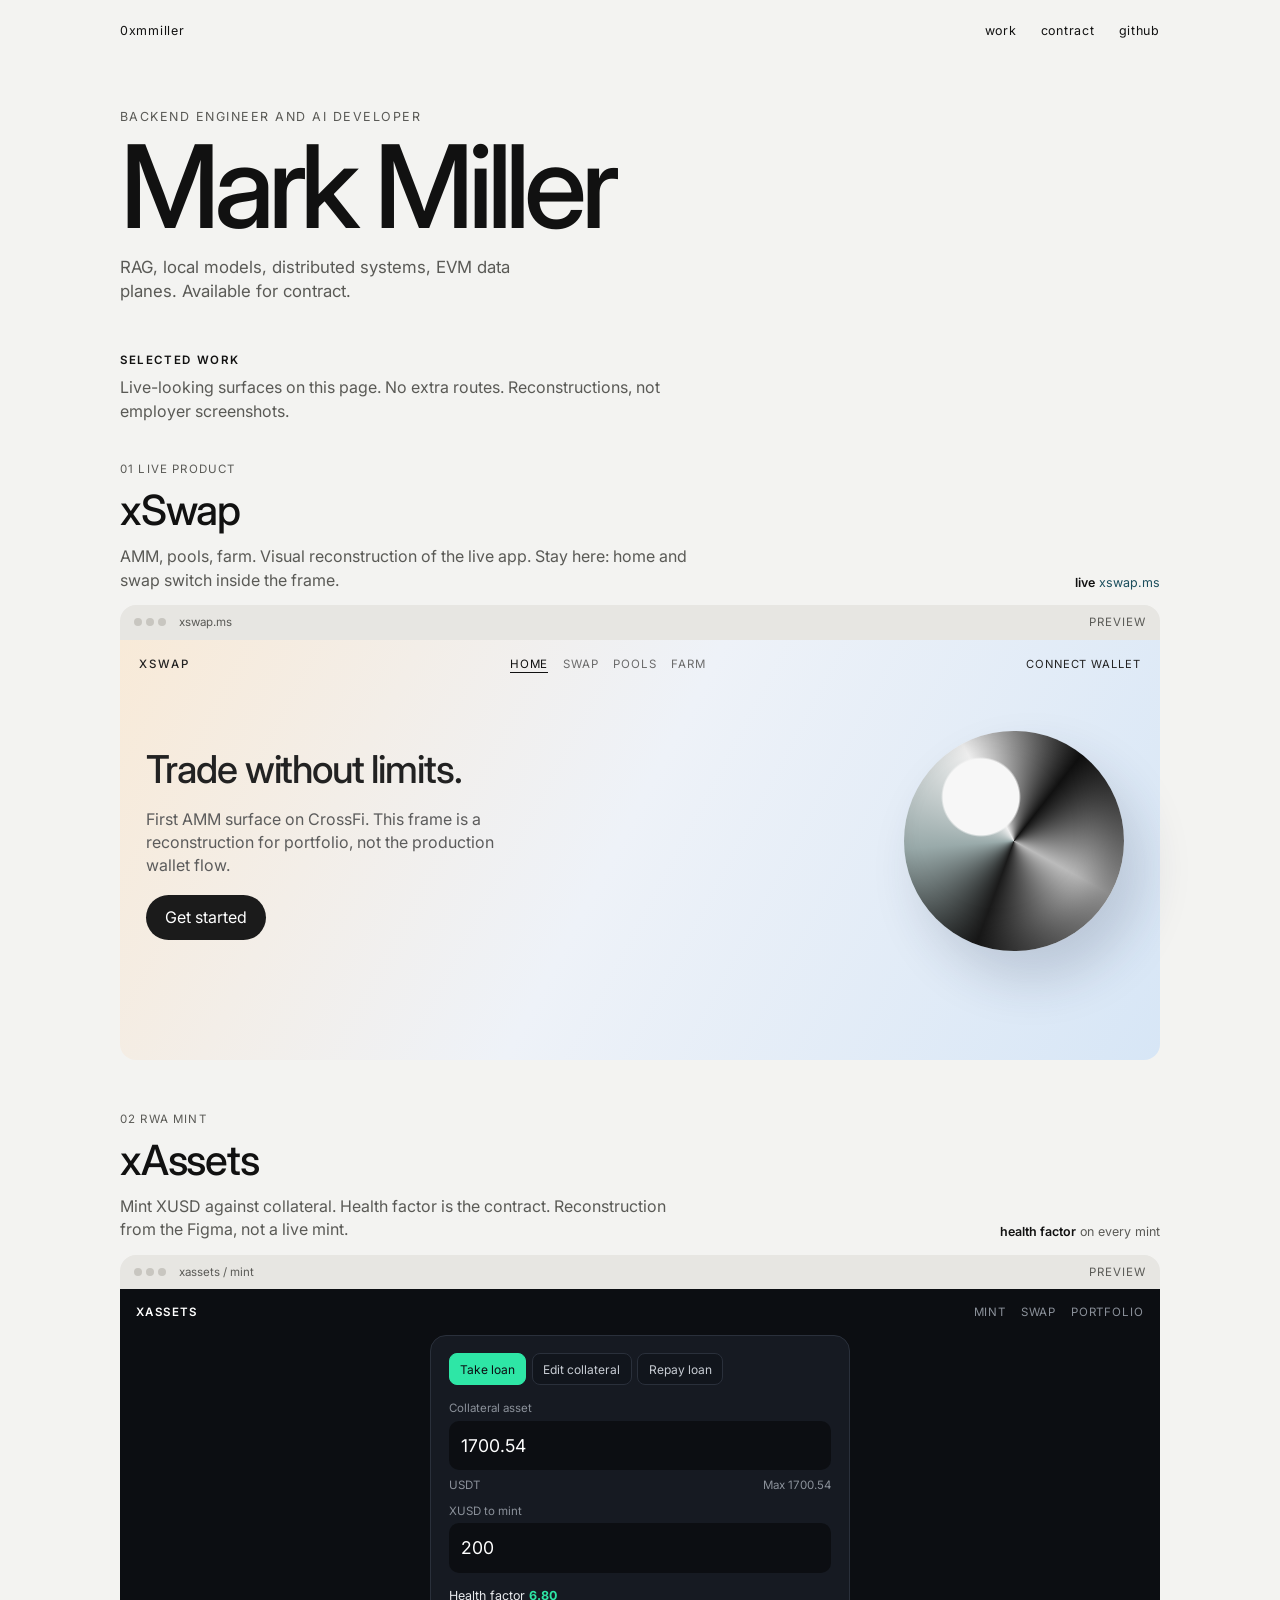
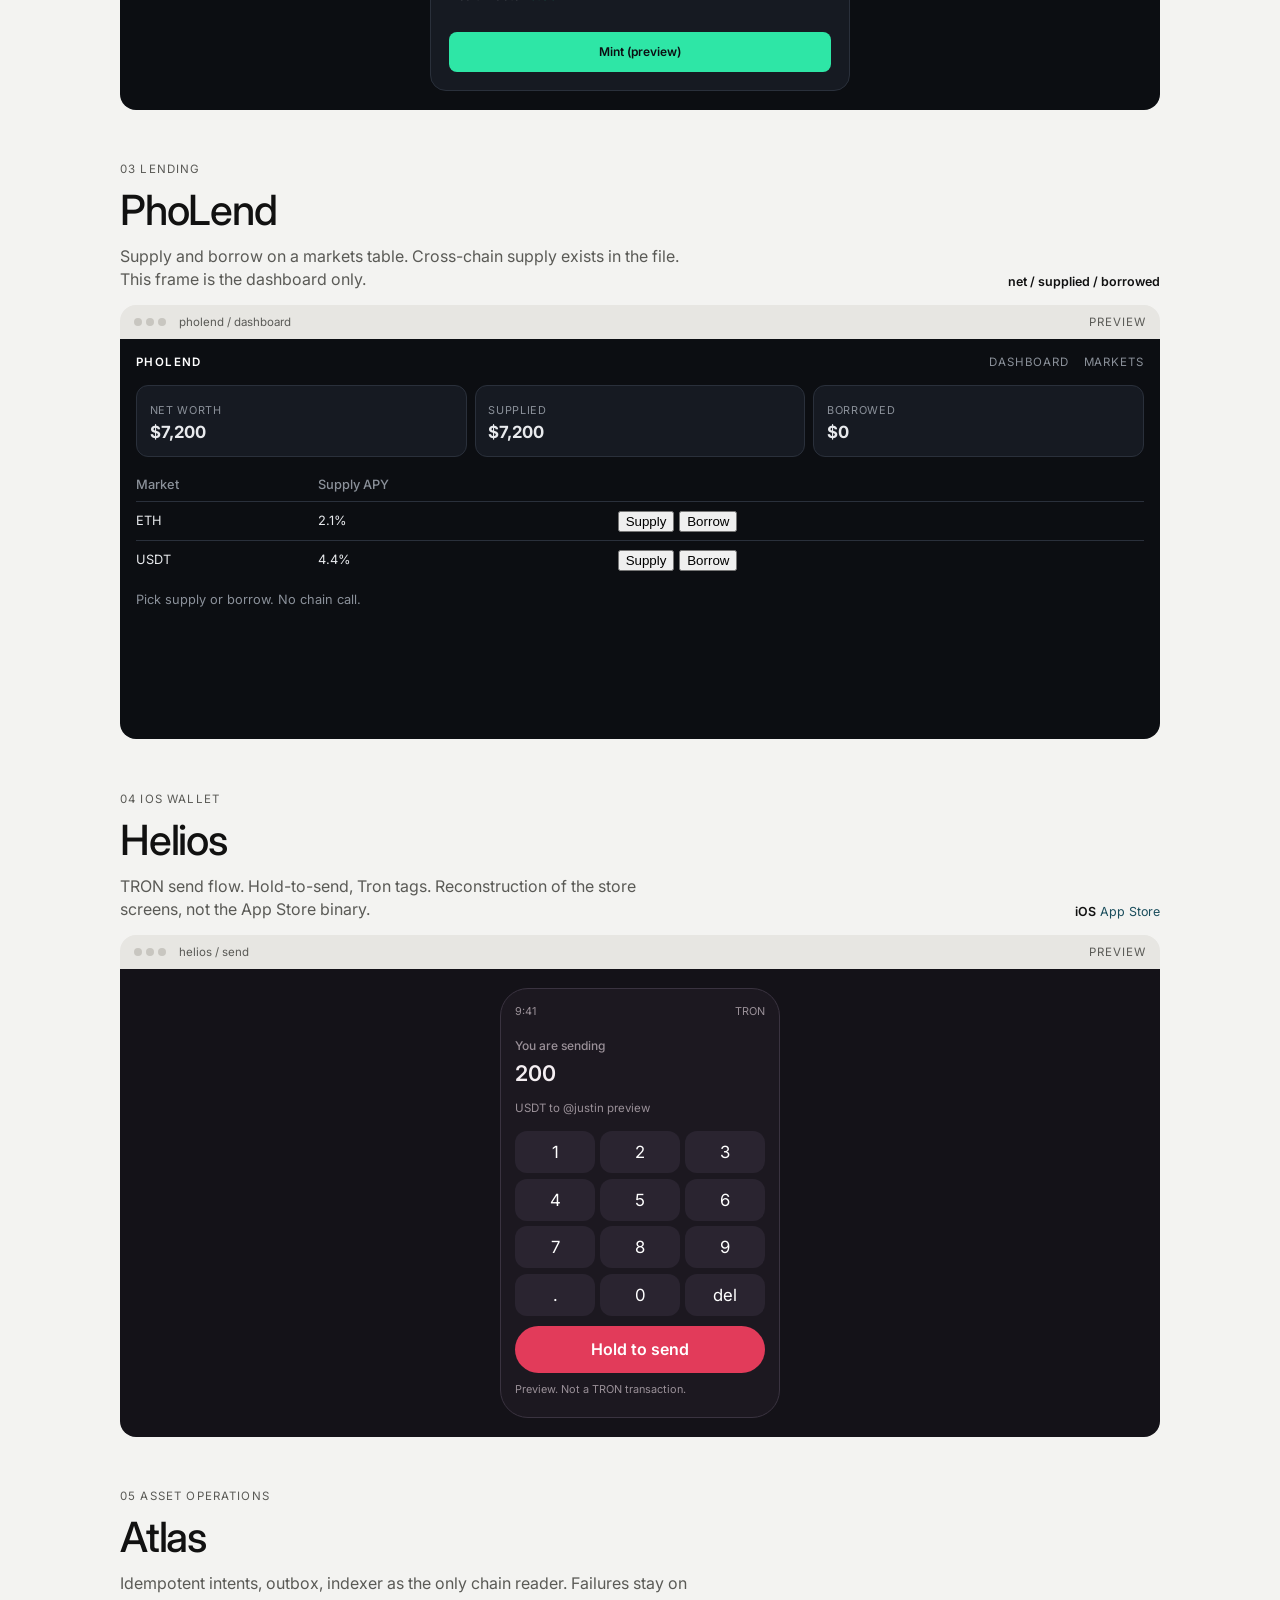
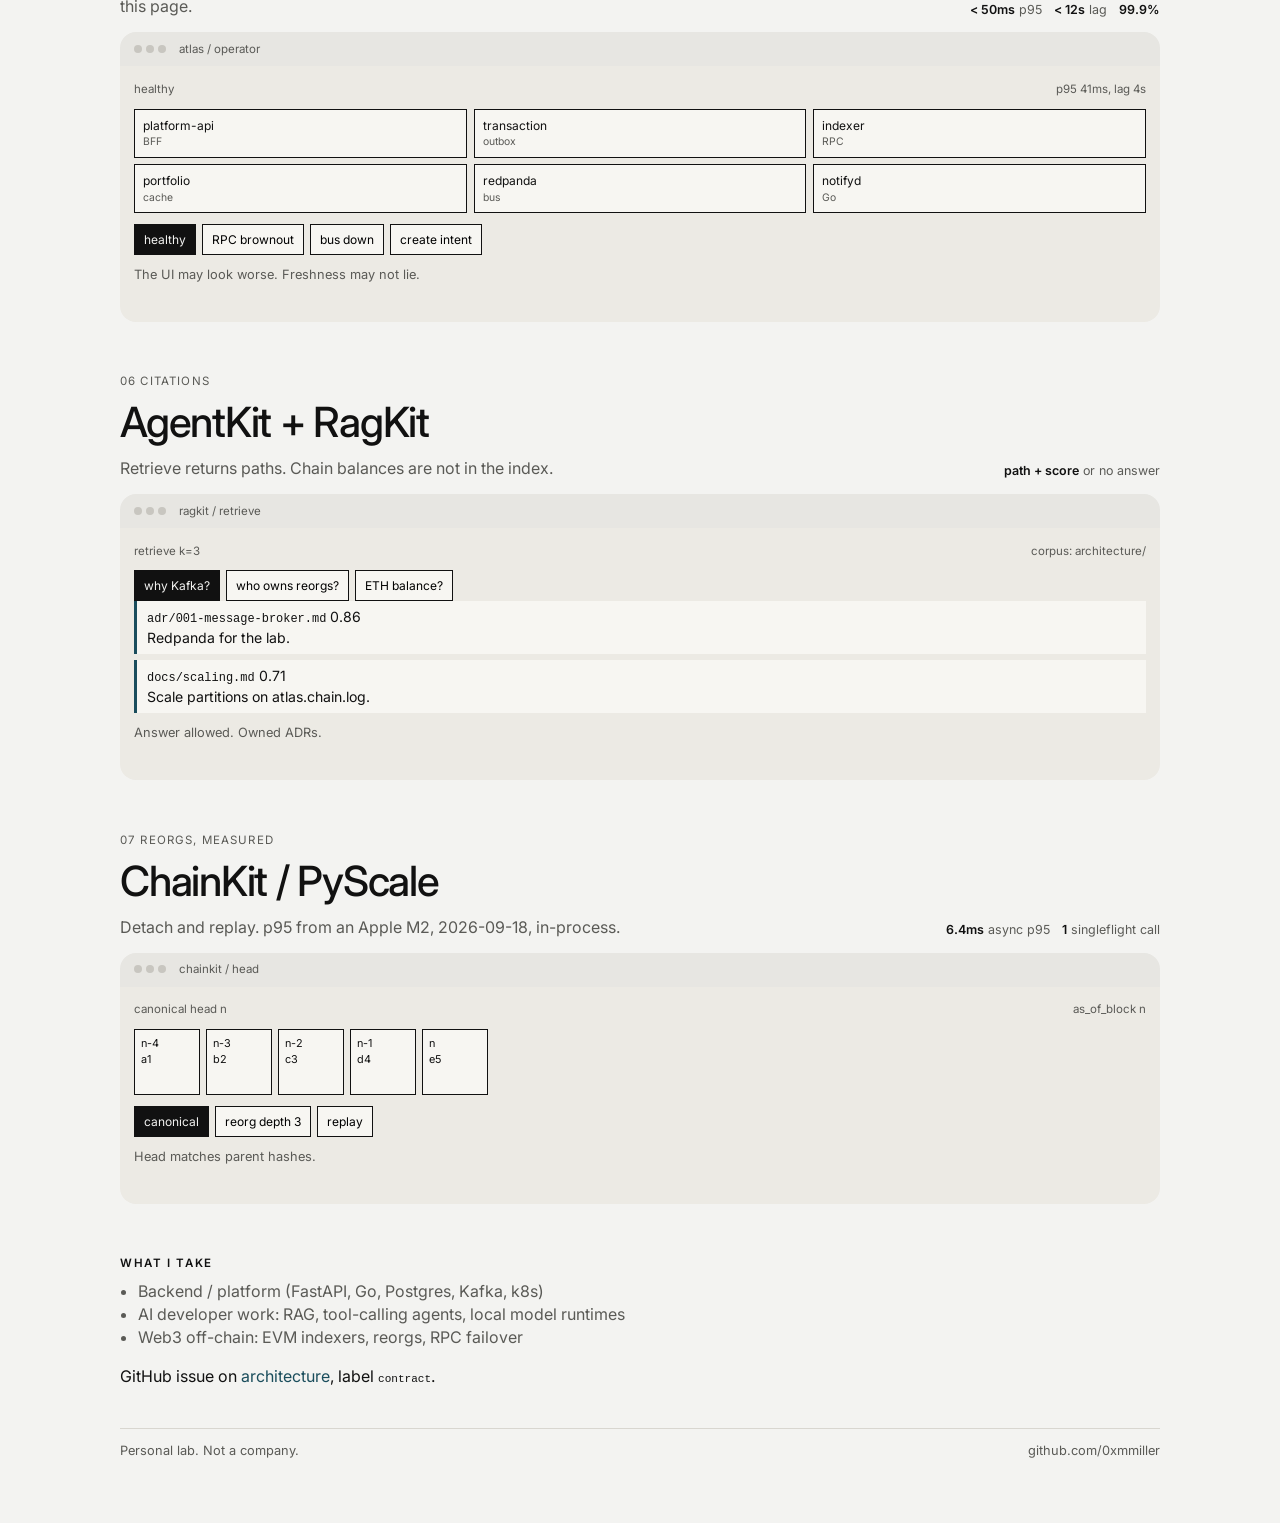
==== commit 45225075: "Add xAssets, PhoLend, and Helios preview frames" ====
--- a/index.html
+++ b/index.html
@@ -10,6 +10,7 @@
   <link rel="preconnect" href="https://fonts.gstatic.com" crossorigin />
   <link href="https://fonts.googleapis.com/css2?family=Inter:wght@400;500;600&display=swap" rel="stylesheet" />
   <link rel="stylesheet" href="styles.css" />
+  <link rel="stylesheet" href="surfaces.css" />
 </head>
 <body>
   <div class="frame">
@@ -80,10 +81,113 @@
         </div>
       </article>
 
+      <article class="case" id="xassets">
+        <div class="case-head">
+          <div>
+            <p class="kind">02  RWA mint</p>
+            <h3>xAssets</h3>
+            <p class="blurb">Mint XUSD against collateral. Health factor is the contract. Reconstruction from the Figma, not a live mint.</p>
+          </div>
+          <p class="slo"><b>health factor</b> on every mint</p>
+        </div>
+        <div class="chrome">
+          <span class="dots"></span>
+          <span class="url">xassets / mint</span>
+          <span class="live">preview</span>
+        </div>
+        <div class="dark-stage">
+          <div class="xa-nav"><strong>xAssets</strong><div><span>Mint</span><span>Swap</span><span>Portfolio</span></div></div>
+          <div class="xa-card">
+            <div class="xa-tabs" id="xa-tabs">
+              <button type="button" data-tab="loan" class="on">Take loan</button>
+              <button type="button" data-tab="edit">Edit collateral</button>
+              <button type="button" data-tab="repay">Repay loan</button>
+            </div>
+            <label>Collateral asset</label>
+            <input id="xa-col" type="text" inputmode="decimal" value="1700.54" />
+            <div class="xa-meta"><span>USDT</span><span>Max 1700.54</span></div>
+            <label>XUSD to mint</label>
+            <input id="xa-mint" type="text" inputmode="decimal" value="200" />
+            <p class="hf">Health factor <b id="xa-hf">6.80</b></p>
+            <button type="button" class="xa-go" id="xa-go">Mint (preview)</button>
+          </div>
+        </div>
+      </article>
+
+      <article class="case" id="pholend">
+        <div class="case-head">
+          <div>
+            <p class="kind">03  lending</p>
+            <h3>PhoLend</h3>
+            <p class="blurb">Supply and borrow on a markets table. Cross-chain supply exists in the file. This frame is the dashboard only.</p>
+          </div>
+          <p class="slo"><b>net / supplied / borrowed</b></p>
+        </div>
+        <div class="chrome">
+          <span class="dots"></span>
+          <span class="url">pholend / dashboard</span>
+          <span class="live">preview</span>
+        </div>
+        <div class="dark-stage">
+          <div class="ph-nav"><strong>PhoLend</strong><div><span>Dashboard</span><span>Markets</span></div></div>
+          <div class="ph-kpis">
+            <div><span>Net worth</span><b>$7,200</b></div>
+            <div><span>Supplied</span><b id="ph-supplied">$7,200</b></div>
+            <div><span>Borrowed</span><b id="ph-borrowed">$0</b></div>
+          </div>
+          <table class="ph-table" id="ph-table">
+            <thead><tr><th>Market</th><th>Supply APY</th><th></th></tr></thead>
+            <tbody>
+              <tr>
+                <td>ETH</td><td>2.1%</td>
+                <td><button type="button" data-act="Supply" data-asset="ETH">Supply</button><button type="button" data-act="Borrow" data-asset="ETH">Borrow</button></td>
+              </tr>
+              <tr>
+                <td>USDT</td><td>4.4%</td>
+                <td><button type="button" data-act="Supply" data-asset="USDT">Supply</button><button type="button" data-act="Borrow" data-asset="USDT">Borrow</button></td>
+              </tr>
+            </tbody>
+          </table>
+          <p class="log" id="ph-note" style="color:#8b919a">Pick supply or borrow. No chain call.</p>
+        </div>
+      </article>
+
+      <article class="case" id="helios">
+        <div class="case-head">
+          <div>
+            <p class="kind">04  iOS wallet</p>
+            <h3>Helios</h3>
+            <p class="blurb">TRON send flow. Hold-to-send, Tron tags. Reconstruction of the store screens, not the App Store binary.</p>
+          </div>
+          <p class="slo"><b>iOS</b> <a href="https://apps.apple.com/kz/app/helios-tron-wallet/id6739870604">App Store</a></p>
+        </div>
+        <div class="chrome">
+          <span class="dots"></span>
+          <span class="url">helios / send</span>
+          <span class="live">preview</span>
+        </div>
+        <div class="helios">
+          <div class="phone">
+            <div class="phone-top"><span>9:41</span><span>TRON</span></div>
+            <h4>You are sending</h4>
+            <div class="h-amt" id="h-amt">200</div>
+            <p class="tag">USDT  to  @justin  preview</p>
+            <div class="h-pad" id="h-pad">
+              <button type="button" data-k="1">1</button><button type="button" data-k="2">2</button><button type="button" data-k="3">3</button>
+              <button type="button" data-k="4">4</button><button type="button" data-k="5">5</button><button type="button" data-k="6">6</button>
+              <button type="button" data-k="7">7</button><button type="button" data-k="8">8</button><button type="button" data-k="9">9</button>
+              <button type="button" data-k=".">.</button><button type="button" data-k="0">0</button><button type="button" data-k="del">del</button>
+            </div>
+            <button type="button" class="h-send" id="h-send">Hold to send</button>
+            <p class="h-note" id="h-note">Preview. Not a TRON transaction.</p>
+          </div>
+        </div>
+      </article>
+
       <article class="case" id="atlas">
         <div class="case-head">
           <div>
-            <p class="kind">02  asset operations</p>
+            <p class="kind">05  asset operations</p>
             <h3>Atlas</h3>
             <p class="blurb">Idempotent intents, outbox, indexer as the only chain reader. Failures stay on this page.</p>
           </div>
@@ -116,7 +220,7 @@
       <article class="case" id="rag">
         <div class="case-head">
           <div>
-            <p class="kind">03  citations</p>
+            <p class="kind">06  citations</p>
             <h3>AgentKit + RagKit</h3>
             <p class="blurb">Retrieve returns paths. Chain balances are not in the index.</p>
           </div>
@@ -141,7 +245,7 @@
       <article class="case" id="chain">
         <div class="case-head">
           <div>
-            <p class="kind">04  reorgs, measured</p>
+            <p class="kind">07  reorgs, measured</p>
             <h3>ChainKit / PyScale</h3>
             <p class="blurb">Detach and replay. p95 from an Apple M2, 2026-09-18, in-process.</p>
           </div>
@@ -180,5 +284,6 @@
     </footer>
   </div>
   <script src="site.js"></script>
+  <script src="surfaces.js"></script>
 </body>
 </html>
--- a/surfaces.css
+++ b/surfaces.css
@@ -0,0 +1,133 @@
+.dark-stage {
+  background: #0c0e12;
+  color: #e8eaed;
+  border-radius: 0 0 16px 16px;
+  padding: 0.9rem 1rem 1.2rem;
+  min-height: 400px;
+}
+.xa-nav, .ph-nav {
+  display: flex;
+  justify-content: space-between;
+  align-items: center;
+  font-size: 0.72rem;
+  letter-spacing: 0.08em;
+  text-transform: uppercase;
+  color: #8b919a;
+  margin-bottom: 0.9rem;
+}
+.xa-nav strong, .ph-nav strong { color: #fff; font-weight: 600; letter-spacing: 0.12em; }
+.xa-nav span, .ph-nav span { margin-left: 0.9rem; }
+.xa-card, .ph-panel {
+  max-width: 420px;
+  margin: 0 auto;
+  background: #161a22;
+  border: 1px solid #2a303b;
+  border-radius: 16px;
+  padding: 1.1rem;
+}
+.xa-tabs, .ph-tabs {
+  display: flex;
+  gap: 0.35rem;
+  margin-bottom: 0.9rem;
+}
+.xa-tabs button, .ph-tabs button, .xa-go, .ph-go, .h-go {
+  font: inherit;
+  font-size: 0.75rem;
+  border: 1px solid #2a303b;
+  background: #11151c;
+  color: #c8cdd4;
+  padding: 0.4rem 0.65rem;
+  border-radius: 8px;
+  cursor: pointer;
+}
+.xa-tabs .on, .ph-tabs .on, .h-go.on { background: #2ee6a6; color: #0c0e12; border-color: #2ee6a6; }
+.xa-card label, .ph-panel label { display: block; font-size: 0.72rem; color: #8b919a; margin: 0.55rem 0 0.25rem; }
+.xa-card input {
+  width: 100%;
+  border: 0;
+  background: #0c0e12;
+  color: #fff;
+  border-radius: 10px;
+  padding: 0.75rem;
+  font: inherit;
+  font-size: 1.1rem;
+}
+.xa-meta, .ph-meta { display: flex; justify-content: space-between; font-size: 0.72rem; color: #8b919a; margin-top: 0.45rem; }
+.hf { margin-top: 0.9rem; font-size: 0.78rem; }
+.hf b { color: #2ee6a6; }
+.hf.warn b { color: #ffb020; }
+.hf.bad b { color: #ff5a6a; }
+.xa-go, .ph-go { width: 100%; margin-top: 0.9rem; background: #2ee6a6; color: #0c0e12; border: 0; padding: 0.7rem; font-weight: 600; }
+.xa-go[disabled], .h-send[disabled] { opacity: 0.55; cursor: default; }
+
+.ph-kpis {
+  display: grid;
+  grid-template-columns: repeat(3, minmax(0, 1fr));
+  gap: 0.5rem;
+  margin-bottom: 0.8rem;
+}
+.ph-kpis div {
+  background: #161a22;
+  border: 1px solid #2a303b;
+  border-radius: 12px;
+  padding: 0.7rem 0.8rem;
+}
+.ph-kpis b { display: block; font-size: 1.05rem; }
+.ph-kpis span { font-size: 0.68rem; color: #8b919a; text-transform: uppercase; letter-spacing: 0.06em; }
+.ph-table { width: 100%; border-collapse: collapse; font-size: 0.8rem; }
+.ph-table th { text-align: left; color: #8b919a; font-weight: 500; padding: 0.4rem 0; }
+.ph-table td { padding: 0.55rem 0; border-top: 1px solid #2a303b; }
+.ph-table button { margin-right: 0.3rem; }
+
+.helios {
+  display: grid;
+  place-items: center;
+  background: #141218;
+  border-radius: 0 0 16px 16px;
+  padding: 1.2rem;
+}
+.phone {
+  width: min(100%, 280px);
+  background: #1c1820;
+  border: 1px solid #3a3340;
+  border-radius: 28px;
+  padding: 0.9rem 0.9rem 1.1rem;
+  color: #f4eef2;
+}
+.phone-top { display: flex; justify-content: space-between; font-size: 0.68rem; color: #9a9098; }
+.phone h4 { margin: 1.1rem 0 0.2rem; font-size: 0.75rem; font-weight: 500; color: #9a9098; }
+.phone .bal { font-size: 1.7rem; font-weight: 600; letter-spacing: -0.03em; }
+.phone .tag { font-size: 0.72rem; color: #9a9098; margin-bottom: 0.9rem; }
+.h-pad {
+  display: grid;
+  grid-template-columns: repeat(3, 1fr);
+  gap: 0.35rem;
+  margin: 0.6rem 0;
+}
+.h-pad button {
+  font: inherit;
+  font-size: 1.05rem;
+  border: 0;
+  background: #2a2430;
+  color: #fff;
+  border-radius: 12px;
+  padding: 0.55rem 0;
+  cursor: pointer;
+}
+.h-send {
+  width: 100%;
+  border: 0;
+  background: #e23b5a;
+  color: #fff;
+  border-radius: 999px;
+  padding: 0.75rem;
+  font: inherit;
+  font-weight: 600;
+  cursor: pointer;
+}
+.h-note { margin: 0.55rem 0 0; font-size: 0.68rem; color: #9a9098; min-height: 1.1rem; }
+.h-amt { font-size: 1.35rem; font-weight: 600; min-height: 1.6rem; }
+
+@media (max-width: 720px) {
+  .ph-kpis { grid-template-columns: 1fr; }
+}
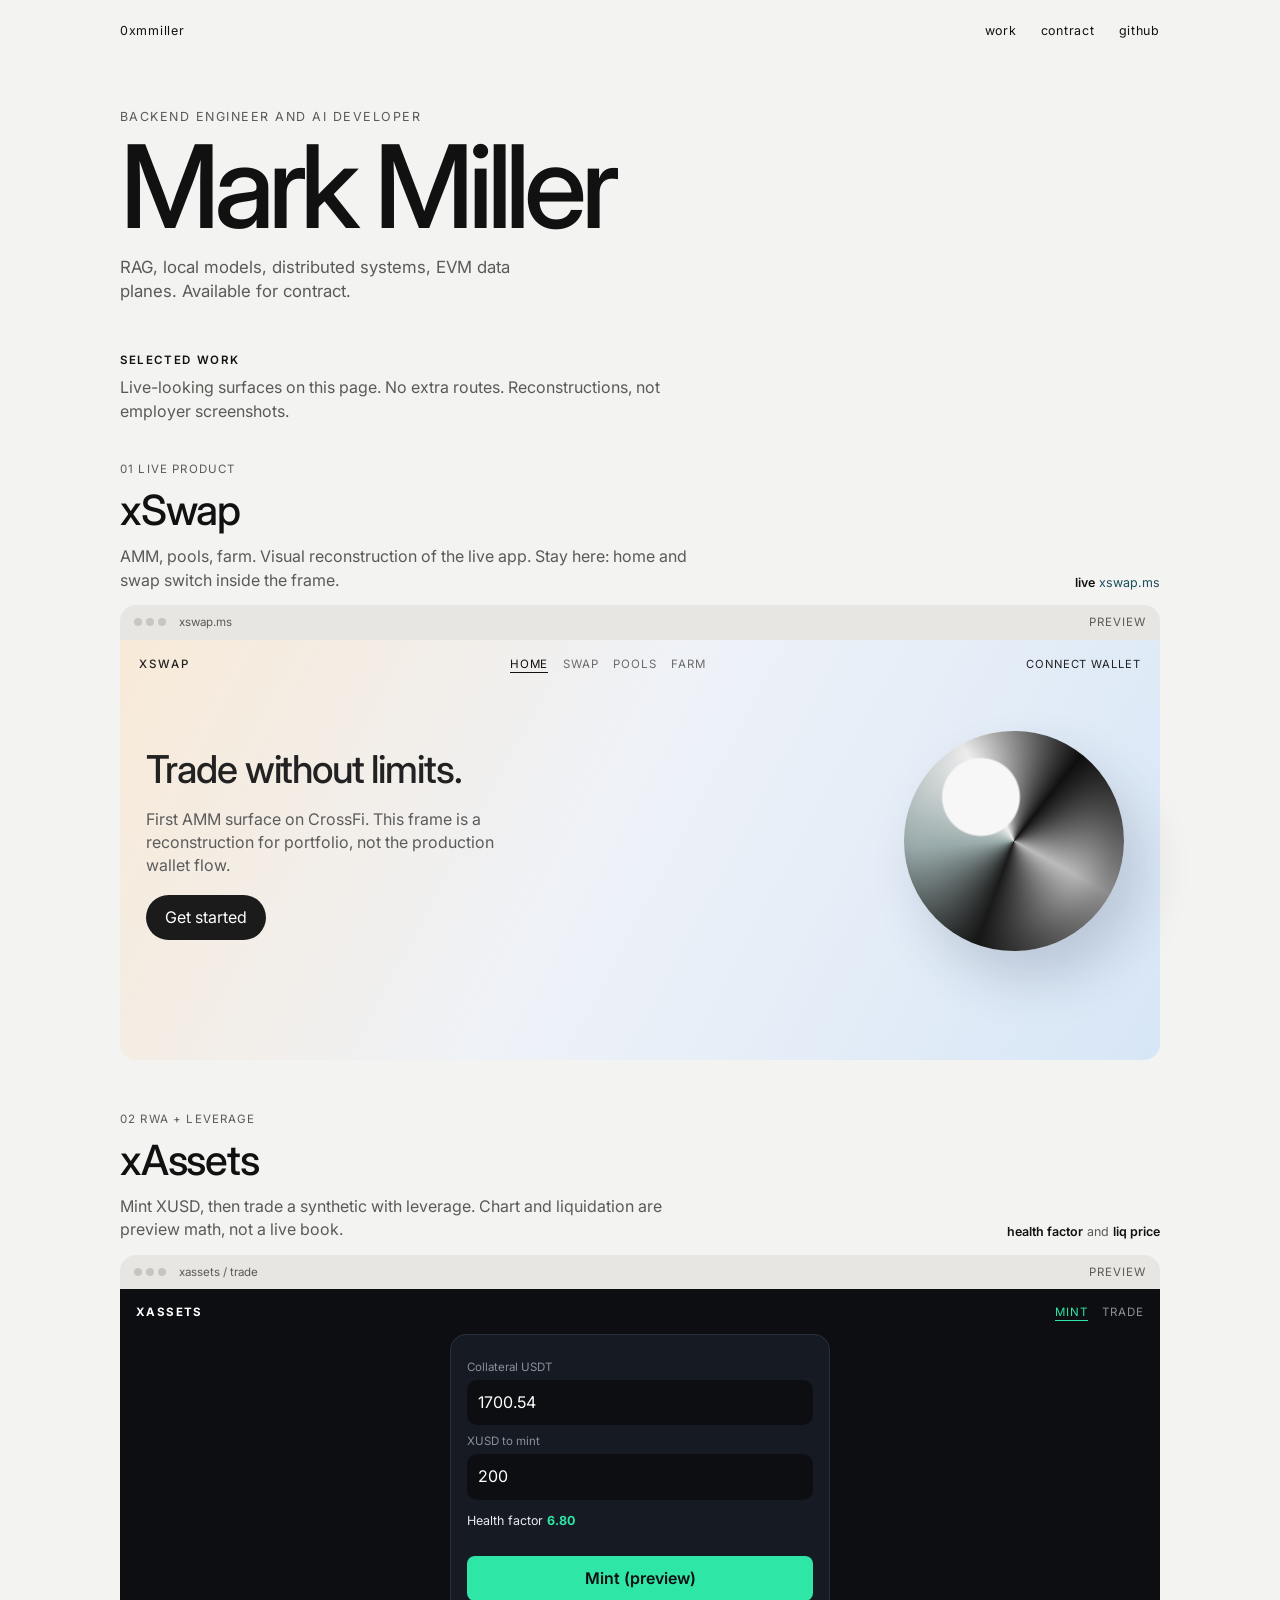
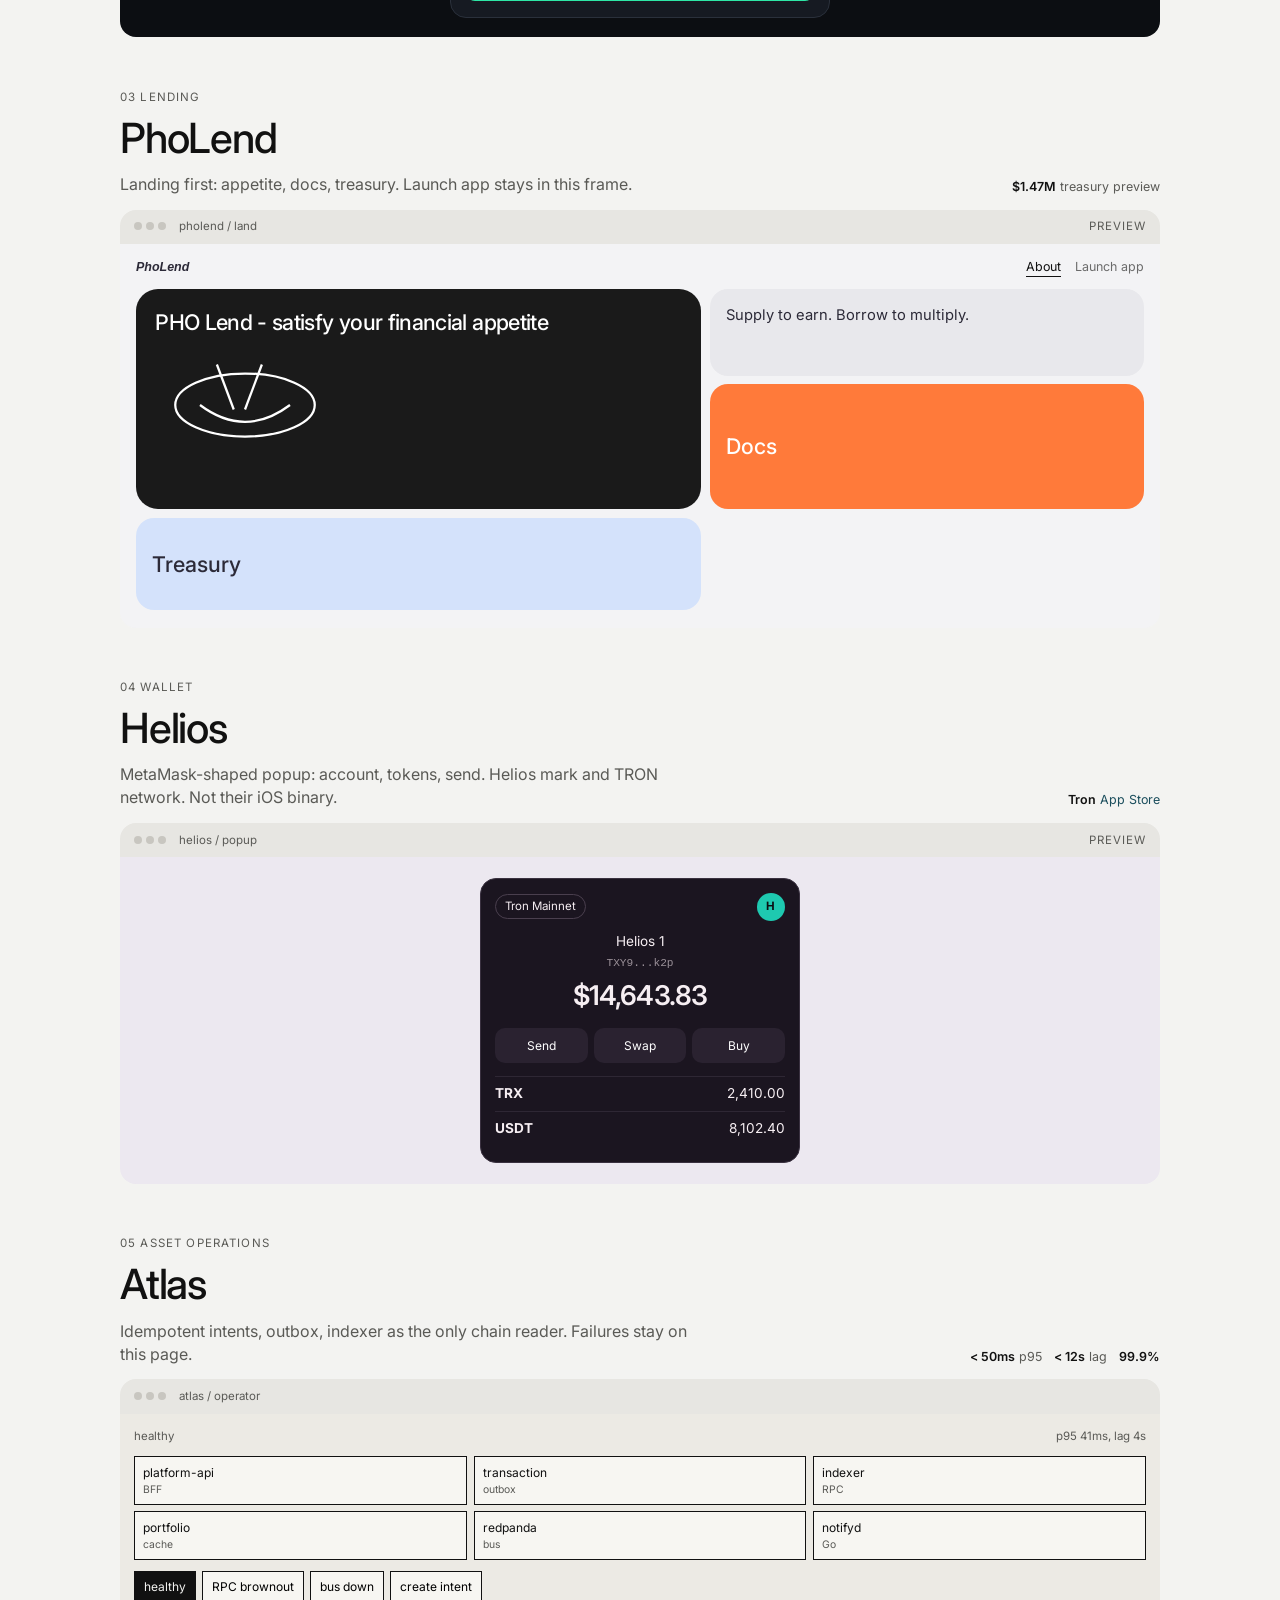
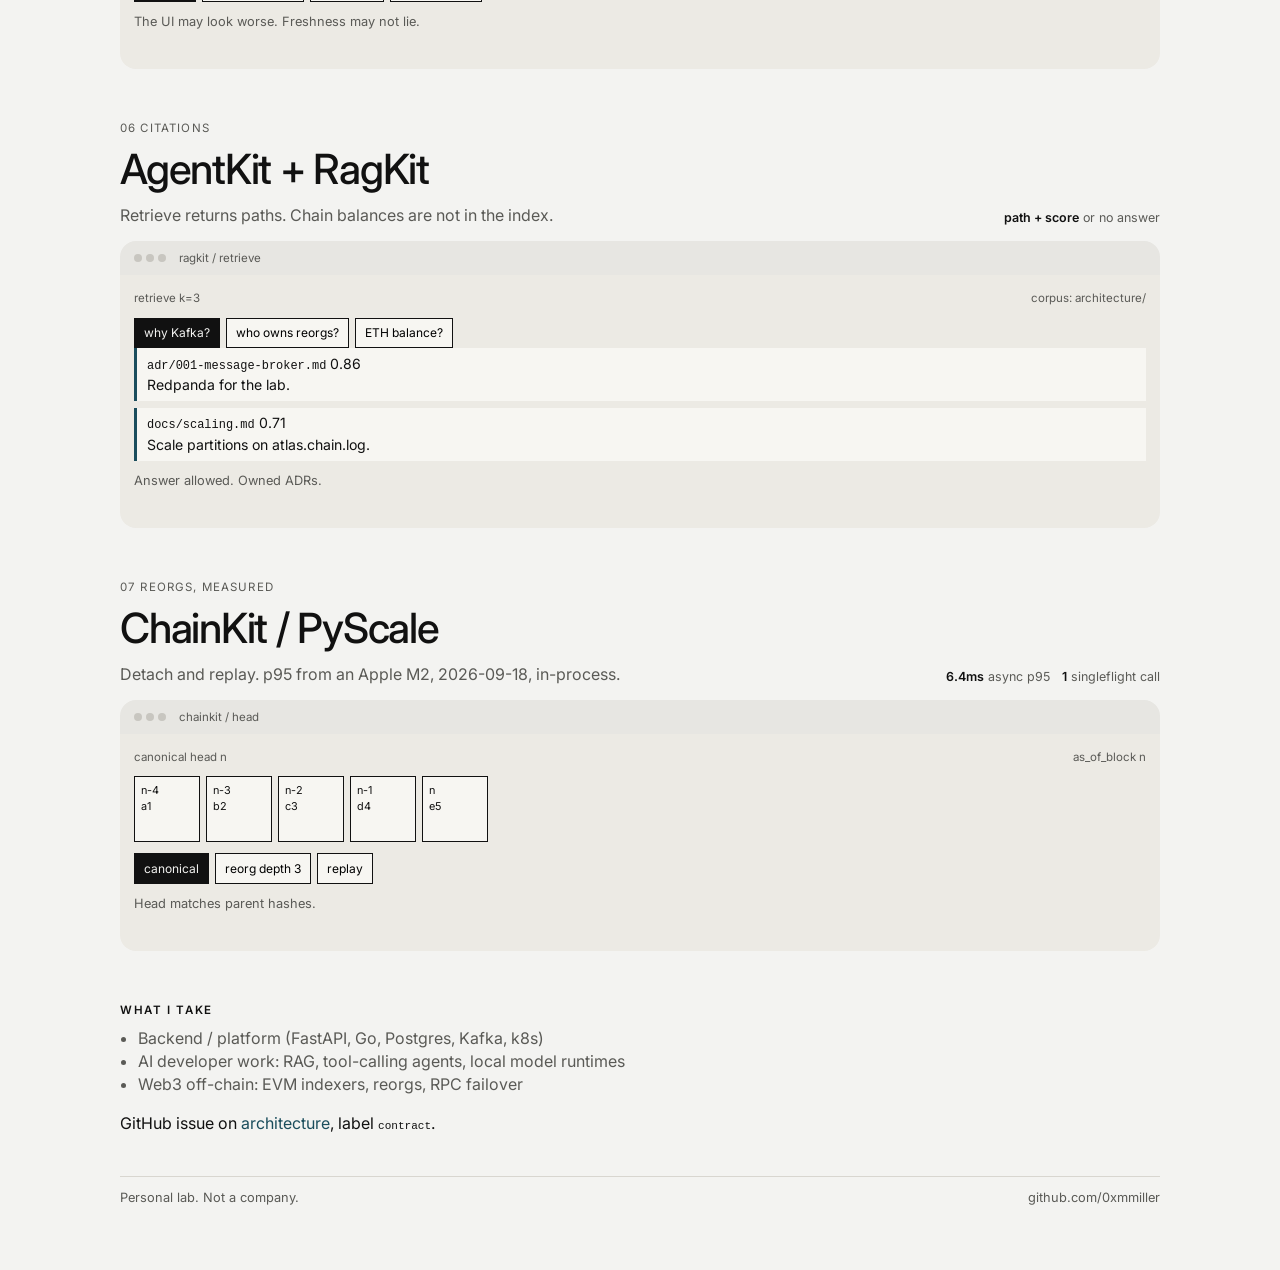
==== commit 05c0422d: "Restyle PhoLend landing, Helios popup, and xAssets leverage chart" ====
--- a/index.html
+++ b/index.html
@@ -84,32 +84,55 @@
       <article class="case" id="xassets">
         <div class="case-head">
           <div>
-            <p class="kind">02  RWA mint</p>
+            <p class="kind">02  RWA + leverage</p>
             <h3>xAssets</h3>
-            <p class="blurb">Mint XUSD against collateral. Health factor is the contract. Reconstruction from the Figma, not a live mint.</p>
-          </div>
-          <p class="slo"><b>health factor</b> on every mint</p>
-        </div>
-        <div class="chrome">
-          <span class="dots"></span>
-          <span class="url">xassets / mint</span>
+            <p class="blurb">Mint XUSD, then trade a synthetic with leverage. Chart and liquidation are preview math, not a live book.</p>
+          </div>
+          <p class="slo"><b>health factor</b> and <b>liq price</b></p>
+        </div>
+        <div class="chrome">
+          <span class="dots"></span>
+          <span class="url">xassets / trade</span>
           <span class="live">preview</span>
         </div>
-        <div class="dark-stage">
-          <div class="xa-nav"><strong>xAssets</strong><div><span>Mint</span><span>Swap</span><span>Portfolio</span></div></div>
-          <div class="xa-card">
-            <div class="xa-tabs" id="xa-tabs">
-              <button type="button" data-tab="loan" class="on">Take loan</button>
-              <button type="button" data-tab="edit">Edit collateral</button>
-              <button type="button" data-tab="repay">Repay loan</button>
-            </div>
-            <label>Collateral asset</label>
-            <input id="xa-col" type="text" inputmode="decimal" value="1700.54" />
-            <div class="xa-meta"><span>USDT</span><span>Max 1700.54</span></div>
-            <label>XUSD to mint</label>
-            <input id="xa-mint" type="text" inputmode="decimal" value="200" />
-            <p class="hf">Health factor <b id="xa-hf">6.80</b></p>
-            <button type="button" class="xa-go" id="xa-go">Mint (preview)</button>
+        <div class="dark-stage" id="xa-stage" data-view="mint">
+          <div class="xa-nav">
+            <strong>xAssets</strong>
+            <div class="x-links">
+              <button type="button" data-xatab="mint" class="on">Mint</button>
+              <button type="button" data-xatab="trade">Trade</button>
+            </div>
+          </div>
+          <div class="xa-mint">
+            <div class="xa-card">
+              <label>Collateral USDT</label>
+              <input id="xa-col" type="text" inputmode="decimal" value="1700.54" />
+              <label>XUSD to mint</label>
+              <input id="xa-mint" type="text" inputmode="decimal" value="200" />
+              <p class="hf">Health factor <b id="xa-hf">6.80</b></p>
+              <button type="button" class="xa-go" id="xa-go">Mint (preview)</button>
+            </div>
+          </div>
+          <div class="xa-trade">
+            <div class="xa-chart">
+              <div class="xa-pair">xTesla / XUSD <span id="xa-px">182.40</span></div>
+              <svg viewBox="0 0 320 90" aria-hidden="true">
+                <polyline id="xa-line" fill="none" stroke="#2ee6a6" stroke-width="2" points="0,60 40,55 80,62 120,40 160,48 200,28 240,35 280,18 320,24" />
+                <line id="xa-liq" x1="0" y1="70" x2="320" y2="70" stroke="#ff5a6a" stroke-dasharray="4 4" />
+              </svg>
+              <p class="xa-meta"><span>Long  <b id="xa-pnl">+4.2%</b></span><span>Liq <b id="xa-liqpx">148.10</b></span></p>
+            </div>
+            <div class="xa-card">
+              <div class="xa-tabs" id="xa-side">
+                <button type="button" data-side="long" class="on">Long</button>
+                <button type="button" data-side="short">Short</button>
+              </div>
+              <label>Size XUSD</label>
+              <input id="xa-sz" type="text" inputmode="decimal" value="400" />
+              <label>Leverage <b id="xa-levn">3</b>x</label>
+              <input id="xa-lev" type="range" min="1" max="10" value="3" />
+              <button type="button" class="xa-go" id="xa-open">Open (preview)</button>
+            </div>
           </div>
         </div>
       </article>
@@ -119,67 +142,100 @@
           <div>
             <p class="kind">03  lending</p>
             <h3>PhoLend</h3>
-            <p class="blurb">Supply and borrow on a markets table. Cross-chain supply exists in the file. This frame is the dashboard only.</p>
-          </div>
-          <p class="slo"><b>net / supplied / borrowed</b></p>
-        </div>
-        <div class="chrome">
-          <span class="dots"></span>
-          <span class="url">pholend / dashboard</span>
+            <p class="blurb">Landing first: appetite, docs, treasury. Launch app stays in this frame.</p>
+          </div>
+          <p class="slo"><b>$1.47M</b> treasury preview</p>
+        </div>
+        <div class="chrome">
+          <span class="dots"></span>
+          <span class="url">pholend / land</span>
           <span class="live">preview</span>
         </div>
-        <div class="dark-stage">
-          <div class="ph-nav"><strong>PhoLend</strong><div><span>Dashboard</span><span>Markets</span></div></div>
-          <div class="ph-kpis">
-            <div><span>Net worth</span><b>$7,200</b></div>
-            <div><span>Supplied</span><b id="ph-supplied">$7,200</b></div>
-            <div><span>Borrowed</span><b id="ph-borrowed">$0</b></div>
-          </div>
-          <table class="ph-table" id="ph-table">
-            <thead><tr><th>Market</th><th>Supply APY</th><th></th></tr></thead>
-            <tbody>
-              <tr>
-                <td>ETH</td><td>2.1%</td>
-                <td><button type="button" data-act="Supply" data-asset="ETH">Supply</button><button type="button" data-act="Borrow" data-asset="ETH">Borrow</button></td>
-              </tr>
-              <tr>
-                <td>USDT</td><td>4.4%</td>
-                <td><button type="button" data-act="Supply" data-asset="USDT">Supply</button><button type="button" data-act="Borrow" data-asset="USDT">Borrow</button></td>
-              </tr>
-            </tbody>
-          </table>
-          <p class="log" id="ph-note" style="color:#8b919a">Pick supply or borrow. No chain call.</p>
+        <div class="pho" id="pho-stage" data-view="land">
+          <div class="pho-bar">
+            <strong>PhoLend</strong>
+            <div class="x-links">
+              <button type="button" data-pho="land" class="on">About</button>
+              <button type="button" data-pho="app">Launch app</button>
+            </div>
+          </div>
+          <div class="pho-land">
+            <div class="pho-hero">
+              <div class="pho-bowl">
+                <p>PHO Lend - satisfy your financial appetite</p>
+                <svg class="bowl" viewBox="0 0 160 90" aria-hidden="true"><ellipse cx="80" cy="48" rx="62" ry="28" fill="none" stroke="#fff" stroke-width="2"/><path d="M40 48 Q80 78 120 48" fill="none" stroke="#fff" stroke-width="2"/><line x1="55" y1="12" x2="70" y2="52" stroke="#fff" stroke-width="2"/><line x1="95" y1="12" x2="80" y2="52" stroke="#fff" stroke-width="2"/></svg>
+              </div>
+              <div class="pho-copy">Supply to earn. Borrow to multiply.</div>
+              <button type="button" class="pho-tile orange" data-pho="app">Docs</button>
+              <button type="button" class="pho-tile blue" data-pho="app">Treasury</button>
+            </div>
+          </div>
+          <div class="pho-app">
+            <div class="pho-kpis">
+              <div><span>Net worth</span><b>$3,397</b><small>HF 16.9%</small></div>
+              <div>
+                <span>Supply $4,209</span>
+                <div class="donut" style="background:conic-gradient(#ff7a3a 0 62%, #1c1c1c 62% 77%, #2ee6a6 77% 100%)"></div>
+              </div>
+              <div>
+                <span>Borrow $1,700</span>
+                <div class="donut" style="background:conic-gradient(#1c1c1c 0 40%, #cfe0ff 40% 100%)"></div>
+              </div>
+            </div>
+            <table class="pho-table">
+              <thead><tr><th>My supplies</th><th>APY</th><th></th></tr></thead>
+              <tbody>
+                <tr><td>ETH</td><td>3.78%</td><td class="orange">Withdraw</td></tr>
+                <tr><td>XFI</td><td>8.92%</td><td class="orange">Withdraw</td></tr>
+                <tr><td>USDT</td><td>4.47%</td><td class="orange">Withdraw</td></tr>
+              </tbody>
+            </table>
+          </div>
         </div>
       </article>
 
       <article class="case" id="helios">
         <div class="case-head">
           <div>
-            <p class="kind">04  iOS wallet</p>
+            <p class="kind">04  wallet</p>
             <h3>Helios</h3>
-            <p class="blurb">TRON send flow. Hold-to-send, Tron tags. Reconstruction of the store screens, not the App Store binary.</p>
-          </div>
-          <p class="slo"><b>iOS</b> <a href="https://apps.apple.com/kz/app/helios-tron-wallet/id6739870604">App Store</a></p>
-        </div>
-        <div class="chrome">
-          <span class="dots"></span>
-          <span class="url">helios / send</span>
+            <p class="blurb">MetaMask-shaped popup: account, tokens, send. Helios mark and TRON network. Not their iOS binary.</p>
+          </div>
+          <p class="slo"><b>Tron</b> <a href="https://apps.apple.com/kz/app/helios-tron-wallet/id6739870604">App Store</a></p>
+        </div>
+        <div class="chrome">
+          <span class="dots"></span>
+          <span class="url">helios / popup</span>
           <span class="live">preview</span>
         </div>
-        <div class="helios">
-          <div class="phone">
-            <div class="phone-top"><span>9:41</span><span>TRON</span></div>
-            <h4>You are sending</h4>
-            <div class="h-amt" id="h-amt">200</div>
-            <p class="tag">USDT  to  @justin  preview</p>
-            <div class="h-pad" id="h-pad">
-              <button type="button" data-k="1">1</button><button type="button" data-k="2">2</button><button type="button" data-k="3">3</button>
-              <button type="button" data-k="4">4</button><button type="button" data-k="5">5</button><button type="button" data-k="6">6</button>
-              <button type="button" data-k="7">7</button><button type="button" data-k="8">8</button><button type="button" data-k="9">9</button>
-              <button type="button" data-k=".">.</button><button type="button" data-k="0">0</button><button type="button" data-k="del">del</button>
-            </div>
-            <button type="button" class="h-send" id="h-send">Hold to send</button>
-            <p class="h-note" id="h-note">Preview. Not a TRON transaction.</p>
+        <div class="helios" id="h-stage" data-view="home">
+          <div class="mm">
+            <div class="mm-top">
+              <span class="mm-net">Tron Mainnet</span>
+              <span class="mm-mark">H</span>
+            </div>
+            <div class="mm-acct">Helios 1<br><code>TXY9...k2p</code></div>
+            <div class="mm-home">
+              <div class="bal" id="h-bal">$14,643.83</div>
+              <div class="mm-acts">
+                <button type="button" data-h="send">Send</button>
+                <button type="button" data-h="home">Swap</button>
+                <button type="button" data-h="home">Buy</button>
+              </div>
+              <ul class="mm-tok">
+                <li><b>TRX</b><span>2,410.00</span></li>
+                <li><b>USDT</b><span>8,102.40</span></li>
+              </ul>
+            </div>
+            <div class="mm-send">
+              <label>To Tron tag</label>
+              <input id="h-to" type="text" value="@justin" />
+              <label>Amount USDT</label>
+              <input id="h-amt" type="text" inputmode="decimal" value="200" />
+              <button type="button" class="h-send" id="h-send">Send (preview)</button>
+              <button type="button" class="mm-back" data-h="home">Back</button>
+              <p class="h-note" id="h-note">Popup preview. Not a TRON tx.</p>
+            </div>
           </div>
         </div>
       </article>
--- a/surfaces.css
+++ b/surfaces.css
@@ -3,9 +3,8 @@
   color: #e8eaed;
   border-radius: 0 0 16px 16px;
   padding: 0.9rem 1rem 1.2rem;
-  min-height: 400px;
-}
-.xa-nav, .ph-nav {
+}
+.xa-nav {
   display: flex;
   justify-content: space-between;
   align-items: center;
@@ -13,121 +12,220 @@
   letter-spacing: 0.08em;
   text-transform: uppercase;
   color: #8b919a;
-  margin-bottom: 0.9rem;
-}
-.xa-nav strong, .ph-nav strong { color: #fff; font-weight: 600; letter-spacing: 0.12em; }
-.xa-nav span, .ph-nav span { margin-left: 0.9rem; }
-.xa-card, .ph-panel {
-  max-width: 420px;
+  margin-bottom: 0.8rem;
+}
+.xa-nav strong { color: #fff; letter-spacing: 0.12em; }
+.dark-stage .x-links { color: #8b919a; }
+.dark-stage .x-links .on { color: #2ee6a6; border-bottom-color: #2ee6a6; }
+.xa-card {
+  max-width: 380px;
   margin: 0 auto;
   background: #161a22;
   border: 1px solid #2a303b;
   border-radius: 16px;
-  padding: 1.1rem;
-}
-.xa-tabs, .ph-tabs {
-  display: flex;
-  gap: 0.35rem;
-  margin-bottom: 0.9rem;
-}
-.xa-tabs button, .ph-tabs button, .xa-go, .ph-go, .h-go {
+  padding: 1rem;
+}
+.xa-card label { display: block; font-size: 0.72rem; color: #8b919a; margin: 0.5rem 0 0.25rem; }
+.xa-card input[type="text"], .mm input {
+  width: 100%;
+  border: 0;
+  background: #0c0e12;
+  color: #fff;
+  border-radius: 10px;
+  padding: 0.7rem;
+  font: inherit;
+}
+.xa-card input[type="range"] { width: 100%; }
+.xa-tabs { display: flex; gap: 0.35rem; margin-bottom: 0.6rem; }
+.xa-tabs button {
+  flex: 1;
   font: inherit;
   font-size: 0.75rem;
-  border: 1px solid #2a303b;
+  border: 0;
+  border-radius: 8px;
+  padding: 0.4rem;
+  cursor: pointer;
   background: #11151c;
   color: #c8cdd4;
-  padding: 0.4rem 0.65rem;
-  border-radius: 8px;
-  cursor: pointer;
-}
-.xa-tabs .on, .ph-tabs .on, .h-go.on { background: #2ee6a6; color: #0c0e12; border-color: #2ee6a6; }
-.xa-card label, .ph-panel label { display: block; font-size: 0.72rem; color: #8b919a; margin: 0.55rem 0 0.25rem; }
-.xa-card input {
-  width: 100%;
-  border: 0;
-  background: #0c0e12;
-  color: #fff;
-  border-radius: 10px;
-  padding: 0.75rem;
-  font: inherit;
-  font-size: 1.1rem;
-}
-.xa-meta, .ph-meta { display: flex; justify-content: space-between; font-size: 0.72rem; color: #8b919a; margin-top: 0.45rem; }
-.hf { margin-top: 0.9rem; font-size: 0.78rem; }
+}
+.xa-tabs .on[data-side="long"] { background: #2ee6a6; color: #0c0e12; }
+.xa-tabs .on[data-side="short"] { background: #ff5a6a; color: #fff; }
+.hf { margin-top: 0.8rem; font-size: 0.78rem; }
 .hf b { color: #2ee6a6; }
 .hf.warn b { color: #ffb020; }
 .hf.bad b { color: #ff5a6a; }
-.xa-go, .ph-go { width: 100%; margin-top: 0.9rem; background: #2ee6a6; color: #0c0e12; border: 0; padding: 0.7rem; font-weight: 600; }
-.xa-go[disabled], .h-send[disabled] { opacity: 0.55; cursor: default; }
-
-.ph-kpis {
-  display: grid;
-  grid-template-columns: repeat(3, minmax(0, 1fr));
-  gap: 0.5rem;
-  margin-bottom: 0.8rem;
-}
-.ph-kpis div {
+.xa-go {
+  width: 100%;
+  margin-top: 0.8rem;
+  border: 0;
+  background: #2ee6a6;
+  color: #0c0e12;
+  padding: 0.7rem;
+  font: inherit;
+  font-weight: 600;
+  border-radius: 8px;
+  cursor: pointer;
+}
+.xa-go[disabled] { opacity: 0.5; }
+.xa-stage[data-view="mint"] .xa-trade,
+.xa-stage[data-view="trade"] .xa-mint { display: none; }
+#xa-stage[data-view="mint"] .xa-trade,
+#xa-stage[data-view="trade"] .xa-mint { display: none; }
+.xa-trade { display: grid; grid-template-columns: 1.2fr 1fr; gap: 0.8rem; align-items: start; }
+.xa-chart {
   background: #161a22;
   border: 1px solid #2a303b;
-  border-radius: 12px;
-  padding: 0.7rem 0.8rem;
-}
-.ph-kpis b { display: block; font-size: 1.05rem; }
-.ph-kpis span { font-size: 0.68rem; color: #8b919a; text-transform: uppercase; letter-spacing: 0.06em; }
-.ph-table { width: 100%; border-collapse: collapse; font-size: 0.8rem; }
-.ph-table th { text-align: left; color: #8b919a; font-weight: 500; padding: 0.4rem 0; }
-.ph-table td { padding: 0.55rem 0; border-top: 1px solid #2a303b; }
-.ph-table button { margin-right: 0.3rem; }
+  border-radius: 16px;
+  padding: 0.8rem;
+}
+.xa-pair { display: flex; justify-content: space-between; font-size: 0.8rem; margin-bottom: 0.4rem; }
+.xa-chart svg { width: 100%; height: 90px; }
+.xa-meta { display: flex; justify-content: space-between; font-size: 0.72rem; color: #8b919a; }
+.xa-meta b { color: #2ee6a6; }
+
+.pho {
+  background: #f3f3f5;
+  color: #2c2a38;
+  border-radius: 0 0 16px 16px;
+  padding: 0.85rem 1rem 1.1rem;
+}
+.pho-bar {
+  display: flex;
+  justify-content: space-between;
+  align-items: center;
+  margin-bottom: 0.8rem;
+  font-size: 0.78rem;
+}
+.pho-bar strong { font-style: italic; font-weight: 600; }
+.pho[data-view="land"] .pho-app,
+.pho[data-view="app"] .pho-land { display: none; }
+.pho-hero {
+  display: grid;
+  grid-template-columns: 1.3fr 1fr;
+  grid-template-rows: auto auto;
+  gap: 0.55rem;
+}
+.pho-bowl {
+  grid-row: span 2;
+  background: #1a1a1a;
+  color: #fff;
+  border-radius: 22px;
+  padding: 1.1rem 1.2rem;
+  min-height: 220px;
+}
+.pho-bowl p { margin: 0 0 0.8rem; font-size: 1.35rem; font-weight: 500; letter-spacing: -0.03em; }
+.bowl { width: 70%; max-width: 180px; }
+.pho-copy {
+  background: #e8e8ec;
+  border-radius: 18px;
+  padding: 1rem;
+  font-size: 0.92rem;
+}
+.pho-tile {
+  border: 0;
+  border-radius: 18px;
+  min-height: 92px;
+  font: inherit;
+  font-size: 1.35rem;
+  font-weight: 500;
+  text-align: left;
+  padding: 0.8rem 1rem;
+  cursor: pointer;
+}
+.pho-tile.orange { background: #ff7a3a; color: #fff; }
+.pho-tile.blue { background: #d4e2fb; color: #2c2a38; }
+.pho-kpis {
+  display: grid;
+  grid-template-columns: 1.1fr 1fr 1fr;
+  gap: 0.5rem;
+  margin-bottom: 0.7rem;
+}
+.pho-kpis div {
+  background: #fff;
+  border-radius: 16px;
+  padding: 0.75rem;
+}
+.pho-kpis b { display: block; font-size: 1.15rem; }
+.pho-kpis span, .pho-kpis small { font-size: 0.68rem; color: #7a7785; }
+.pho-kpis small { color: #2bb673; }
+.donut {
+  width: 52px;
+  height: 52px;
+  border-radius: 50%;
+  margin-top: 0.35rem;
+  -webkit-mask: radial-gradient(circle, transparent 48%, #000 50%);
+  mask: radial-gradient(circle, transparent 48%, #000 50%);
+}
+.pho-table { width: 100%; border-collapse: collapse; font-size: 0.8rem; background: #fff; border-radius: 16px; }
+.pho-table th, .pho-table td { text-align: left; padding: 0.5rem 0.7rem; }
+.pho-table th { color: #7a7785; font-weight: 500; }
+.orange { color: #ff7a3a; }
 
 .helios {
   display: grid;
   place-items: center;
-  background: #141218;
+  background: #ece8f0;
   border-radius: 0 0 16px 16px;
-  padding: 1.2rem;
-}
-.phone {
-  width: min(100%, 280px);
-  background: #1c1820;
-  border: 1px solid #3a3340;
-  border-radius: 28px;
-  padding: 0.9rem 0.9rem 1.1rem;
-  color: #f4eef2;
-}
-.phone-top { display: flex; justify-content: space-between; font-size: 0.68rem; color: #9a9098; }
-.phone h4 { margin: 1.1rem 0 0.2rem; font-size: 0.75rem; font-weight: 500; color: #9a9098; }
-.phone .bal { font-size: 1.7rem; font-weight: 600; letter-spacing: -0.03em; }
-.phone .tag { font-size: 0.72rem; color: #9a9098; margin-bottom: 0.9rem; }
-.h-pad {
-  display: grid;
-  grid-template-columns: repeat(3, 1fr);
-  gap: 0.35rem;
-  margin: 0.6rem 0;
-}
-.h-pad button {
-  font: inherit;
-  font-size: 1.05rem;
-  border: 0;
-  background: #2a2430;
-  color: #fff;
-  border-radius: 12px;
+  padding: 1.3rem;
+}
+.mm {
+  width: min(100%, 320px);
+  background: #1b1520;
+  color: #f6eef2;
+  border-radius: 16px;
+  padding: 0.85rem 0.9rem 1rem;
+  border: 1px solid #3a3140;
+}
+.mm-top { display: flex; justify-content: space-between; align-items: center; font-size: 0.72rem; }
+.mm-net { border: 1px solid #4a3f4e; border-radius: 999px; padding: 0.2rem 0.55rem; }
+.mm-mark {
+  width: 28px;
+  height: 28px;
+  border-radius: 50%;
+  background: #1ec9b0;
+  color: #0c0e12;
+  display: grid;
+  place-items: center;
+  font-weight: 700;
+}
+.mm-acct { text-align: center; margin: 0.7rem 0 0.3rem; font-size: 0.85rem; }
+.mm-acct code { font-size: 0.7rem; color: #9a9098; }
+.mm .bal { text-align: center; font-size: 1.7rem; font-weight: 600; letter-spacing: -0.03em; }
+.mm-acts { display: grid; grid-template-columns: 1fr 1fr 1fr; gap: 0.4rem; margin: 0.8rem 0; }
+.mm-acts button, .mm-back {
+  font: inherit;
+  font-size: 0.75rem;
+  border: 0;
+  background: #2a2230;
+  color: #fff;
+  border-radius: 10px;
   padding: 0.55rem 0;
   cursor: pointer;
 }
+.mm-tok { list-style: none; margin: 0; padding: 0; }
+.mm-tok li { display: flex; justify-content: space-between; padding: 0.45rem 0; border-top: 1px solid #2e2734; font-size: 0.85rem; }
+.helios[data-view="home"] .mm-send,
+.helios[data-view="send"] .mm-home { display: none; }
 .h-send {
   width: 100%;
+  margin-top: 0.7rem;
   border: 0;
   background: #e23b5a;
   color: #fff;
   border-radius: 999px;
-  padding: 0.75rem;
+  padding: 0.7rem;
   font: inherit;
   font-weight: 600;
   cursor: pointer;
 }
-.h-note { margin: 0.55rem 0 0; font-size: 0.68rem; color: #9a9098; min-height: 1.1rem; }
-.h-amt { font-size: 1.35rem; font-weight: 600; min-height: 1.6rem; }
+.mm-back { width: 100%; margin-top: 0.4rem; }
+.h-note { margin: 0.5rem 0 0; font-size: 0.68rem; color: #9a9098; }
+.mm-send label { display: block; font-size: 0.72rem; color: #9a9098; margin: 0.45rem 0 0.2rem; }
+
+#xa-stage[data-view="trade"] .xa-mint { display: none; }
+#xa-stage[data-view="mint"] .xa-trade { display: none; }
 
 @media (max-width: 720px) {
-  .ph-kpis { grid-template-columns: 1fr; }
-}
+  .pho-hero, .xa-trade, .pho-kpis { grid-template-columns: 1fr; }
+  .pho-bowl { grid-row: auto; }
+}
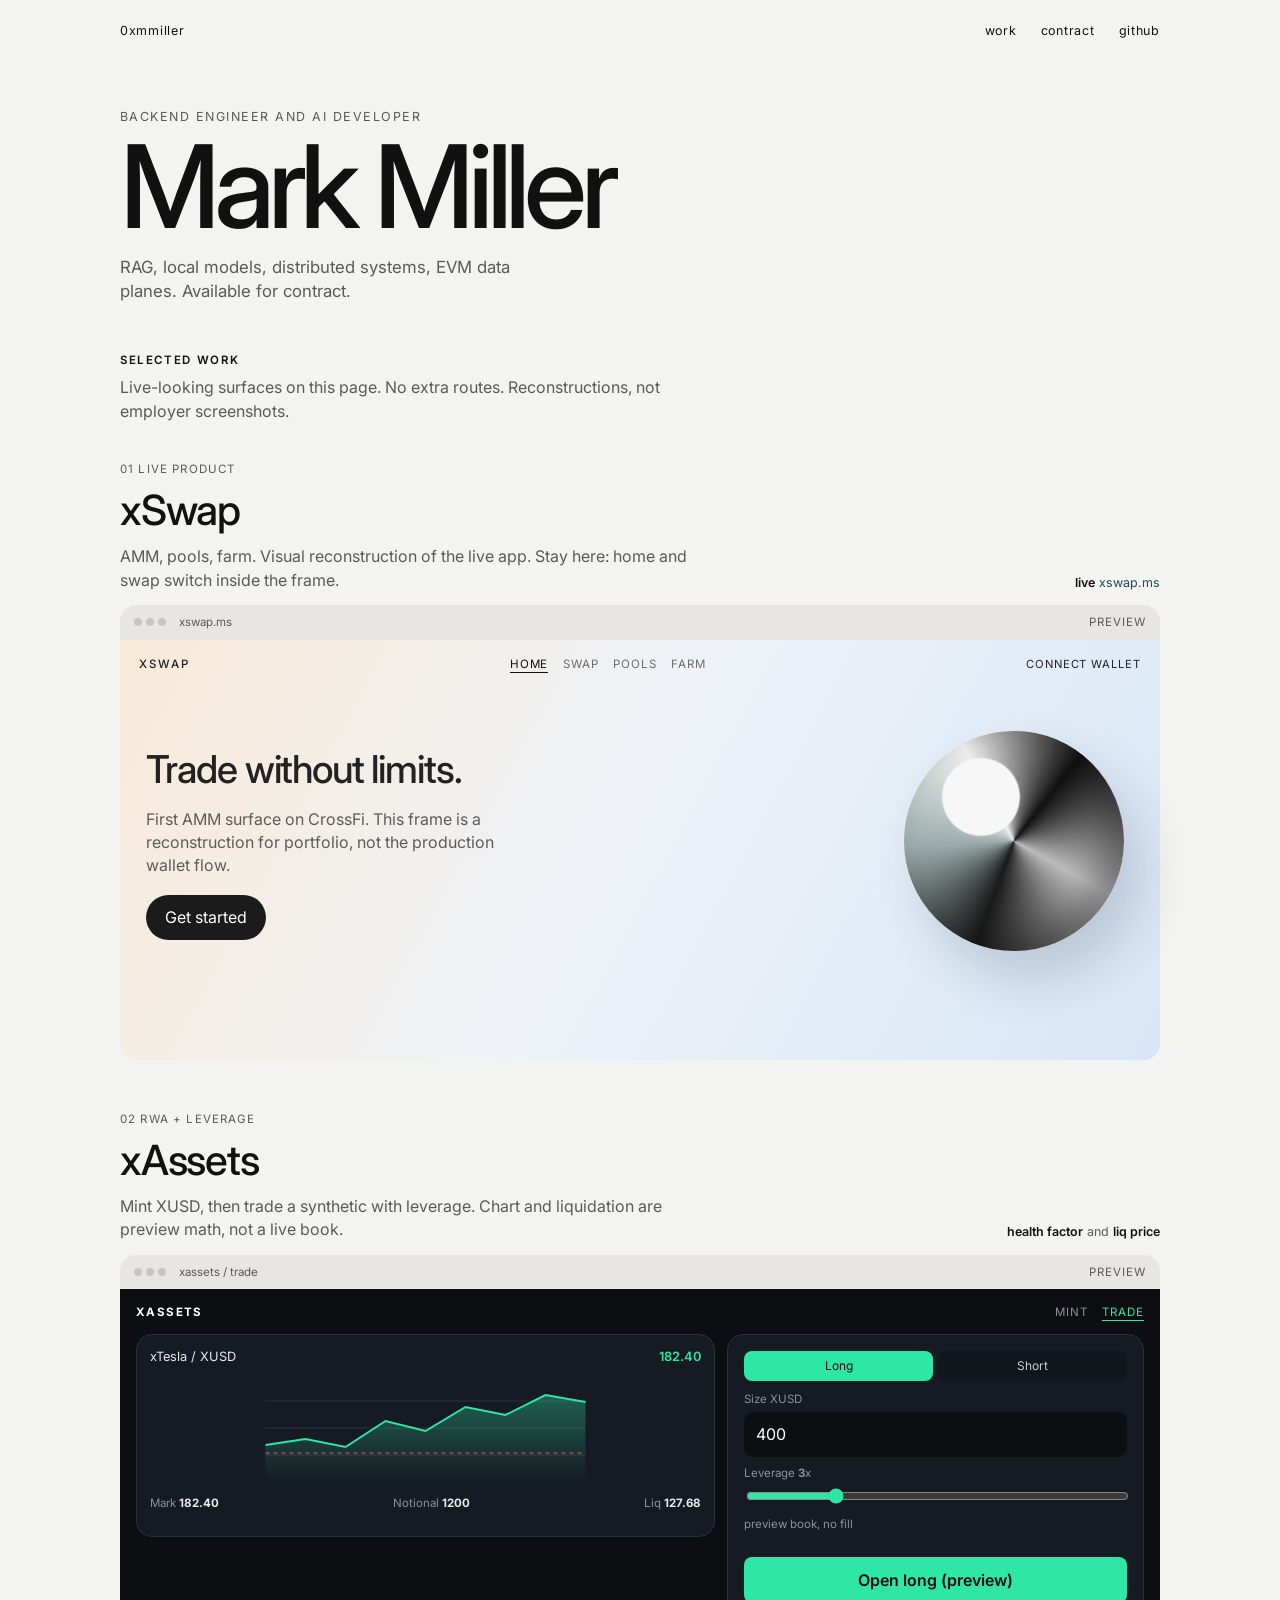
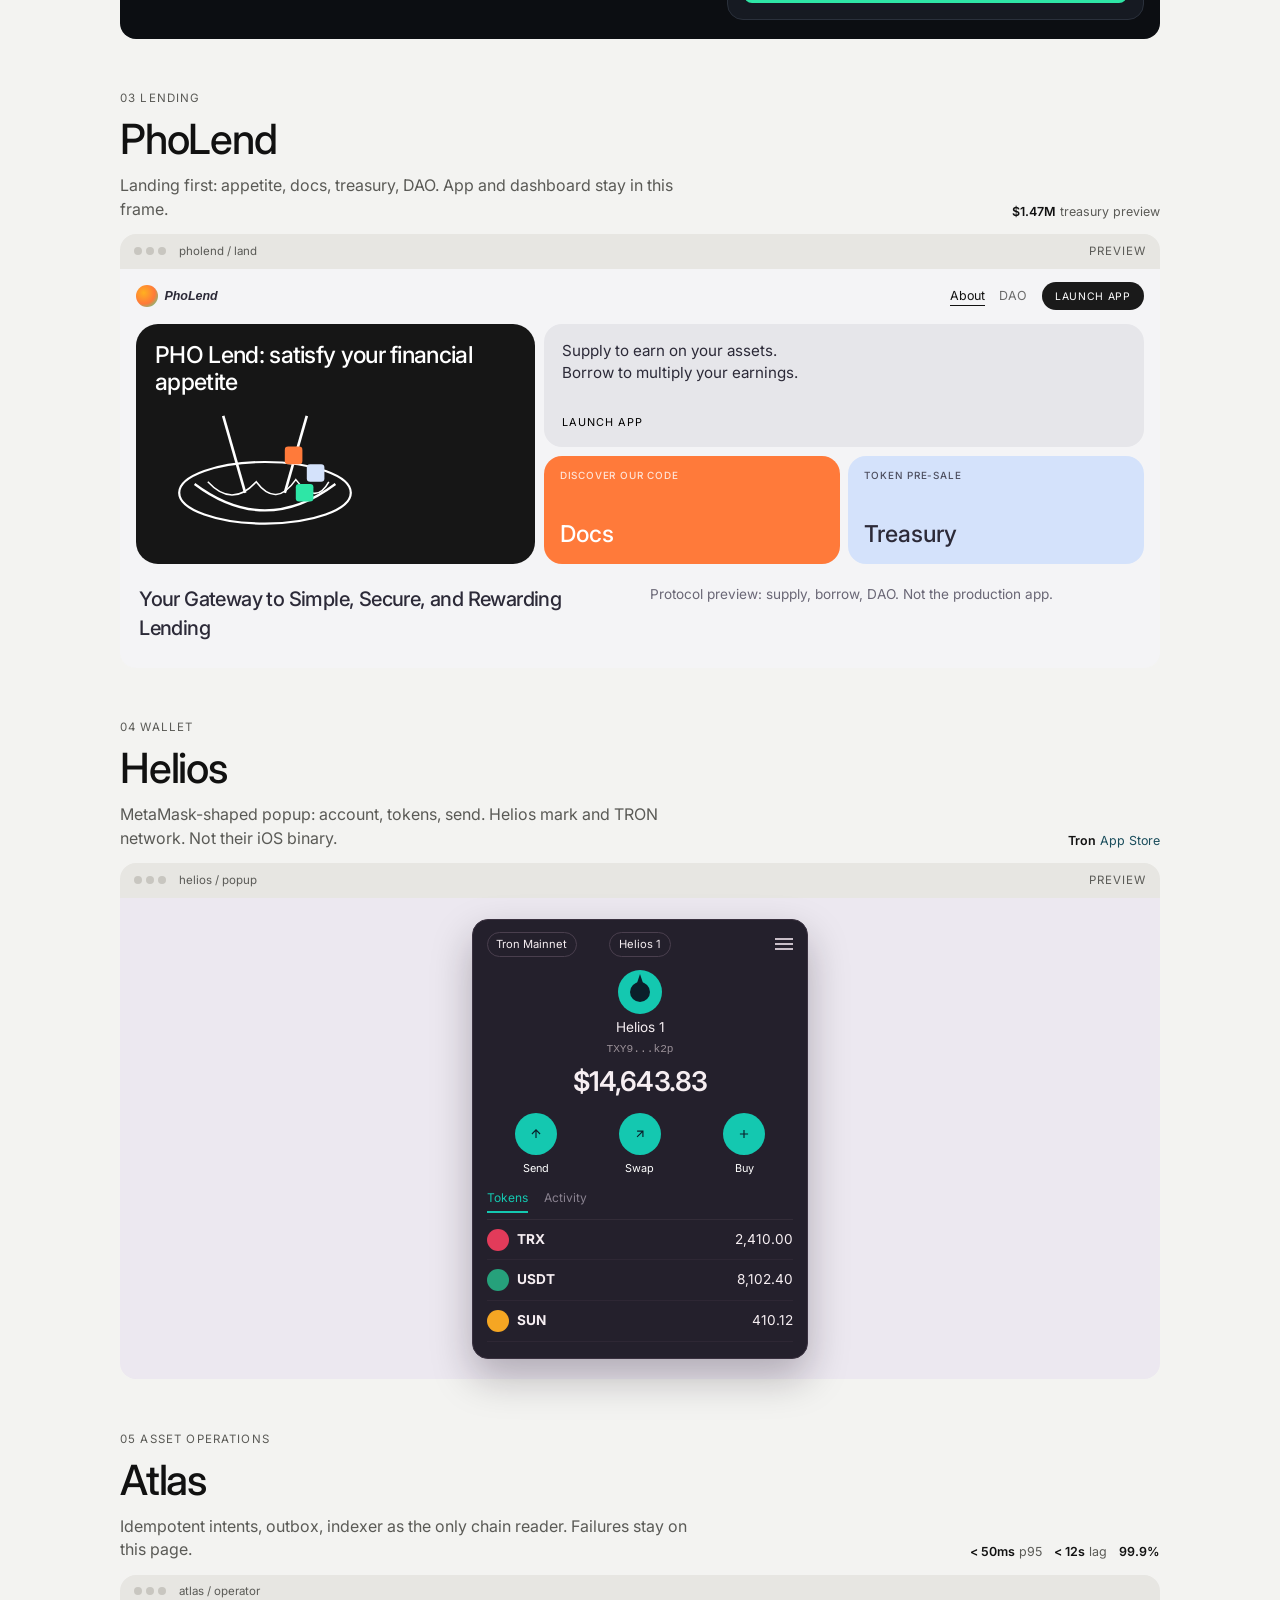
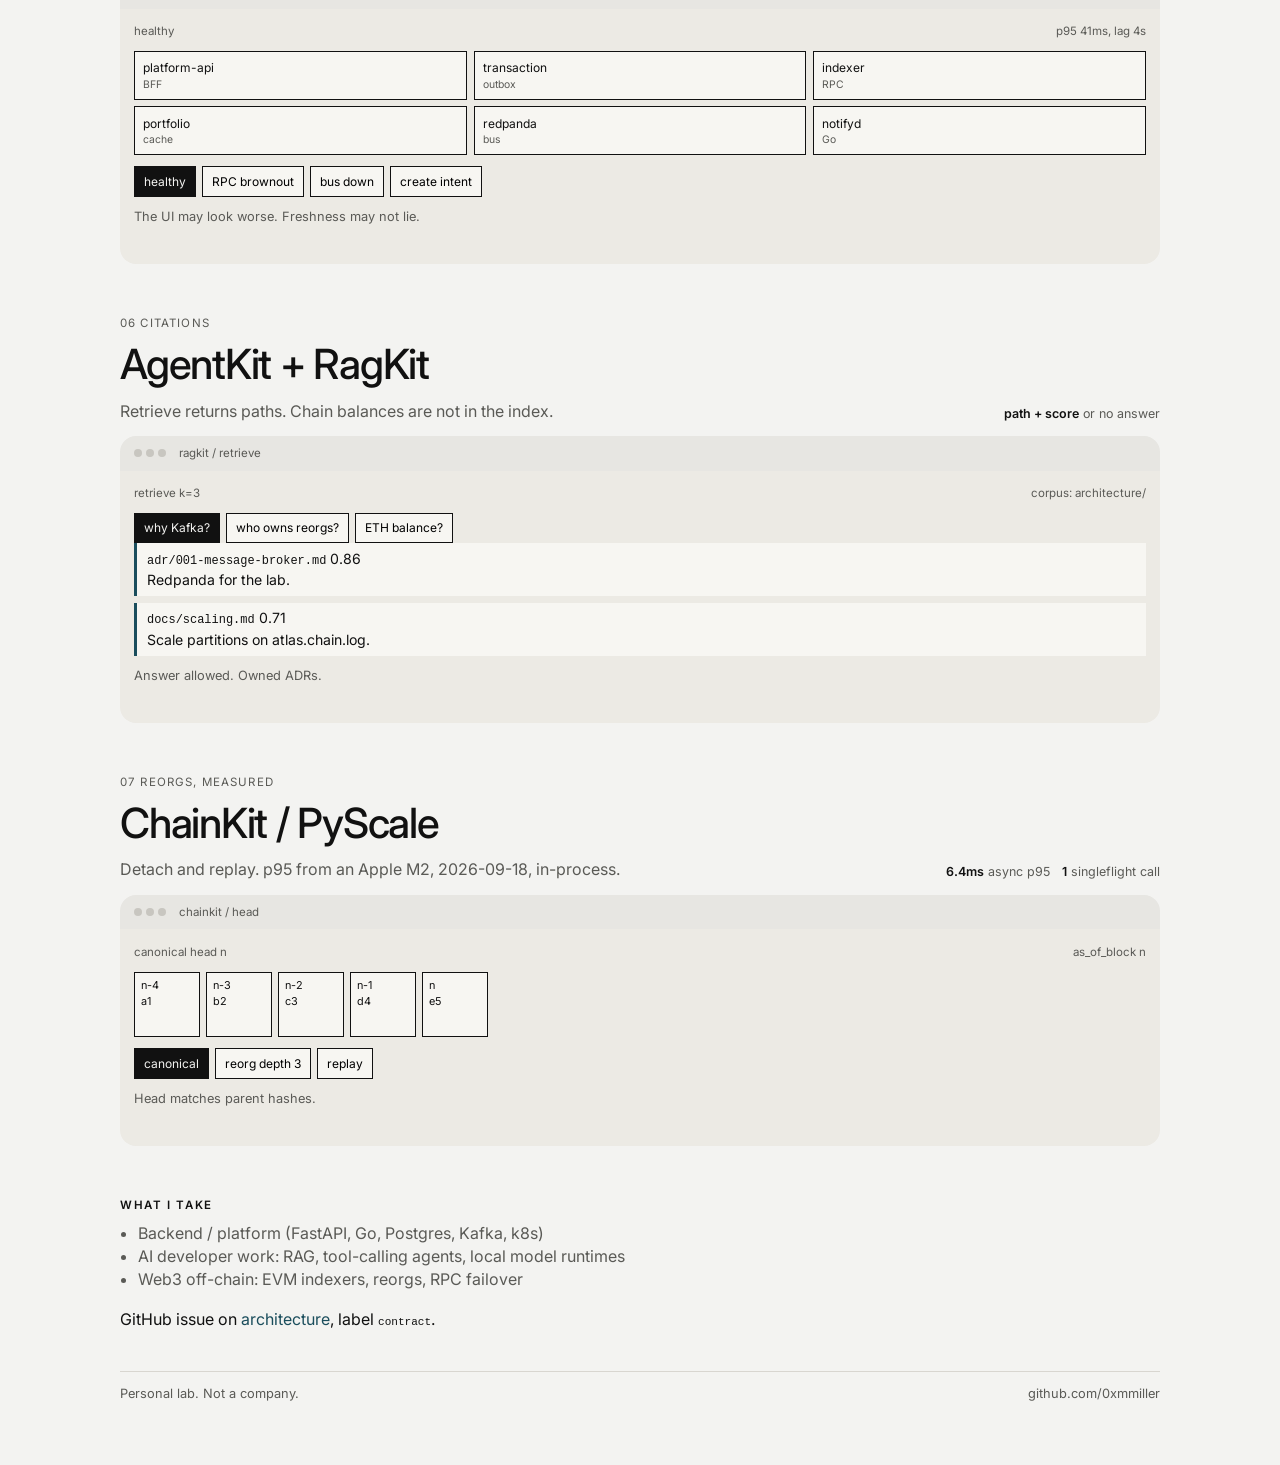
==== commit 0c7fedf6: "Match PhoLend Figma landing, MetaMask Helios popup, xAssets leverage chart" ====
--- a/index.html
+++ b/index.html
@@ -92,15 +92,15 @@
         </div>
         <div class="chrome">
           <span class="dots"></span>
-          <span class="url">xassets / trade</span>
+          <span class="url" id="xa-url">xassets / trade</span>
           <span class="live">preview</span>
         </div>
-        <div class="dark-stage" id="xa-stage" data-view="mint">
+        <div class="dark-stage" id="xa-stage" data-view="trade">
           <div class="xa-nav">
             <strong>xAssets</strong>
             <div class="x-links">
-              <button type="button" data-xatab="mint" class="on">Mint</button>
-              <button type="button" data-xatab="trade">Trade</button>
+              <button type="button" data-xatab="mint">Mint</button>
+              <button type="button" data-xatab="trade" class="on">Trade</button>
             </div>
           </div>
           <div class="xa-mint">
@@ -116,11 +116,25 @@
           <div class="xa-trade">
             <div class="xa-chart">
               <div class="xa-pair">xTesla / XUSD <span id="xa-px">182.40</span></div>
-              <svg viewBox="0 0 320 90" aria-hidden="true">
-                <polyline id="xa-line" fill="none" stroke="#2ee6a6" stroke-width="2" points="0,60 40,55 80,62 120,40 160,48 200,28 240,35 280,18 320,24" />
-                <line id="xa-liq" x1="0" y1="70" x2="320" y2="70" stroke="#ff5a6a" stroke-dasharray="4 4" />
+              <svg viewBox="0 0 320 110" aria-hidden="true">
+                <defs>
+                  <linearGradient id="xa-fill" x1="0" y1="0" x2="0" y2="1">
+                    <stop offset="0" stop-color="#2ee6a6" stop-opacity="0.35"/>
+                    <stop offset="1" stop-color="#2ee6a6" stop-opacity="0"/>
+                  </linearGradient>
+                </defs>
+                <line x1="0" y1="28" x2="320" y2="28" stroke="#2a303b"/>
+                <line x1="0" y1="55" x2="320" y2="55" stroke="#2a303b"/>
+                <line x1="0" y1="82" x2="320" y2="82" stroke="#2a303b"/>
+                <polygon id="xa-area" fill="url(#xa-fill)" points="0,110 0,72 40,66 80,74 120,48 160,58 200,34 240,42 280,22 320,29 320,110"/>
+                <polyline id="xa-line" fill="none" stroke="#2ee6a6" stroke-width="2" points="0,72 40,66 80,74 120,48 160,58 200,34 240,42 280,22 320,29"/>
+                <line id="xa-liq" x1="0" y1="88" x2="320" y2="88" stroke="#ff5a6a" stroke-dasharray="4 4"/>
               </svg>
-              <p class="xa-meta"><span>Long  <b id="xa-pnl">+4.2%</b></span><span>Liq <b id="xa-liqpx">148.10</b></span></p>
+              <p class="xa-meta">
+                <span>Mark <b>182.40</b></span>
+                <span>Notional <b id="xa-not">1200</b></span>
+                <span>Liq <b id="xa-liqpx">127.68</b></span>
+              </p>
             </div>
             <div class="xa-card">
               <div class="xa-tabs" id="xa-side">
@@ -131,7 +145,8 @@
               <input id="xa-sz" type="text" inputmode="decimal" value="400" />
               <label>Leverage <b id="xa-levn">3</b>x</label>
               <input id="xa-lev" type="range" min="1" max="10" value="3" />
-              <button type="button" class="xa-go" id="xa-open">Open (preview)</button>
+              <p class="xa-meta" id="xa-pnl">preview book, no fill</p>
+              <button type="button" class="xa-go" id="xa-open">Open long (preview)</button>
             </div>
           </div>
         </div>
@@ -142,37 +157,74 @@
           <div>
             <p class="kind">03  lending</p>
             <h3>PhoLend</h3>
-            <p class="blurb">Landing first: appetite, docs, treasury. Launch app stays in this frame.</p>
+            <p class="blurb">Landing first: appetite, docs, treasury, DAO. App and dashboard stay in this frame.</p>
           </div>
           <p class="slo"><b>$1.47M</b> treasury preview</p>
         </div>
         <div class="chrome">
           <span class="dots"></span>
-          <span class="url">pholend / land</span>
+          <span class="url" id="pho-url">pholend / land</span>
           <span class="live">preview</span>
         </div>
         <div class="pho" id="pho-stage" data-view="land">
           <div class="pho-bar">
-            <strong>PhoLend</strong>
+            <strong><i class="pho-mark" aria-hidden="true"></i> PhoLend</strong>
             <div class="x-links">
               <button type="button" data-pho="land" class="on">About</button>
-              <button type="button" data-pho="app">Launch app</button>
+              <button type="button" data-pho="dao">DAO</button>
+              <button type="button" class="pho-launch" data-pho="app">Launch app</button>
             </div>
           </div>
           <div class="pho-land">
             <div class="pho-hero">
               <div class="pho-bowl">
-                <p>PHO Lend - satisfy your financial appetite</p>
-                <svg class="bowl" viewBox="0 0 160 90" aria-hidden="true"><ellipse cx="80" cy="48" rx="62" ry="28" fill="none" stroke="#fff" stroke-width="2"/><path d="M40 48 Q80 78 120 48" fill="none" stroke="#fff" stroke-width="2"/><line x1="55" y1="12" x2="70" y2="52" stroke="#fff" stroke-width="2"/><line x1="95" y1="12" x2="80" y2="52" stroke="#fff" stroke-width="2"/></svg>
-              </div>
-              <div class="pho-copy">Supply to earn. Borrow to multiply.</div>
-              <button type="button" class="pho-tile orange" data-pho="app">Docs</button>
-              <button type="button" class="pho-tile blue" data-pho="app">Treasury</button>
+                <p>PHO Lend: satisfy your financial appetite</p>
+                <svg class="bowl" viewBox="0 0 200 120" aria-hidden="true">
+                  <ellipse cx="100" cy="78" rx="78" ry="28" fill="none" stroke="#fff" stroke-width="2"/>
+                  <path d="M36 70 Q100 118 164 70" fill="none" stroke="#fff" stroke-width="2"/>
+                  <path d="M48 68 Q70 92 92 68 Q110 92 128 66 Q146 90 158 68" fill="none" stroke="#fff" stroke-width="1.4"/>
+                  <line x1="62" y1="8" x2="82" y2="78" stroke="#fff" stroke-width="2.4"/>
+                  <line x1="138" y1="8" x2="118" y2="78" stroke="#fff" stroke-width="2.4"/>
+                  <rect x="118" y="36" width="16" height="16" rx="3" fill="#ff7a3a"/>
+                  <rect x="138" y="52" width="16" height="16" rx="3" fill="#d4e2fb"/>
+                  <rect x="128" y="70" width="16" height="16" rx="3" fill="#2ee6a6"/>
+                </svg>
+              </div>
+              <div class="pho-copy">
+                <span>Supply to earn on your assets.<br>Borrow to multiply your earnings.</span>
+                <button type="button" class="pho-ghost" data-pho="app">Launch app</button>
+              </div>
+              <button type="button" class="pho-tile orange" data-pho="app"><small>Discover our code</small>Docs</button>
+              <button type="button" class="pho-tile blue" data-pho="dao"><small>Token pre-sale</small>Treasury</button>
+            </div>
+            <div class="pho-gate">
+              <h4>Your Gateway to Simple, Secure, and Rewarding Lending</h4>
+              <p>Protocol preview: supply, borrow, DAO. Not the production app.</p>
+            </div>
+          </div>
+          <div class="pho-dao">
+            <div class="pho-pills">
+              <span>Decentralization</span><span>Governance</span><span>Lending and Borrowing</span><span>Global Accessibility</span>
+            </div>
+            <div class="pho-treas">
+              <div>
+                <h4>Treasury &amp; Incentives</h4>
+                <p>Incentives for governance and protocol growth. Preview numbers only.</p>
+              </div>
+              <div class="pho-cash">
+                <small>Launch app</small>
+                <b>$1,472,089</b>
+                <span>Community Treasury</span>
+              </div>
             </div>
           </div>
           <div class="pho-app">
             <div class="pho-kpis">
-              <div><span>Net worth</span><b>$3,397</b><small>HF 16.9%</small></div>
+              <div class="pho-nw">
+                <span>Net worth</span>
+                <b>$3,397.01</b>
+                <small>HF 16.94%, collateral $3,900</small>
+              </div>
               <div>
                 <span>Supply $4,209</span>
                 <div class="donut" style="background:conic-gradient(#ff7a3a 0 62%, #1c1c1c 62% 77%, #2ee6a6 77% 100%)"></div>
@@ -182,14 +234,23 @@
                 <div class="donut" style="background:conic-gradient(#1c1c1c 0 40%, #cfe0ff 40% 100%)"></div>
               </div>
             </div>
-            <table class="pho-table">
-              <thead><tr><th>My supplies</th><th>APY</th><th></th></tr></thead>
-              <tbody>
-                <tr><td>ETH</td><td>3.78%</td><td class="orange">Withdraw</td></tr>
-                <tr><td>XFI</td><td>8.92%</td><td class="orange">Withdraw</td></tr>
-                <tr><td>USDT</td><td>4.47%</td><td class="orange">Withdraw</td></tr>
-              </tbody>
-            </table>
+            <div class="pho-split">
+              <table class="pho-table">
+                <thead><tr><th>My supplies</th><th>APY</th><th></th></tr></thead>
+                <tbody>
+                  <tr><td>ETH</td><td>3.78%</td><td class="orange">Withdraw</td></tr>
+                  <tr><td>XFI</td><td>8.92%</td><td class="orange">Withdraw</td></tr>
+                  <tr><td>USDT</td><td>4.47%</td><td class="orange">Withdraw</td></tr>
+                </tbody>
+              </table>
+              <table class="pho-table">
+                <thead><tr><th>My borrows</th><th>APY</th><th></th></tr></thead>
+                <tbody>
+                  <tr><td>xUSD</td><td>3.78%</td><td class="blue">Repay</td></tr>
+                  <tr><td>DAI</td><td>1.14%</td><td class="blue">Repay</td></tr>
+                </tbody>
+              </table>
+            </div>
           </div>
         </div>
       </article>
@@ -205,26 +266,32 @@
         </div>
         <div class="chrome">
           <span class="dots"></span>
-          <span class="url">helios / popup</span>
+          <span class="url" id="h-url">helios / popup</span>
           <span class="live">preview</span>
         </div>
         <div class="helios" id="h-stage" data-view="home">
           <div class="mm">
             <div class="mm-top">
               <span class="mm-net">Tron Mainnet</span>
-              <span class="mm-mark">H</span>
+              <span class="mm-acct-mini">Helios 1</span>
+              <span class="mm-menu" aria-hidden="true"></span>
+            </div>
+            <div class="mm-ident" aria-hidden="true">
+              <svg viewBox="0 0 48 48"><circle cx="24" cy="24" r="22" fill="#14c8b0"/><circle cx="24" cy="24" r="10" fill="#0b1f2a"/><path d="M24 6 L28 18 L24 16 L20 18 Z" fill="#0b1f2a"/></svg>
             </div>
             <div class="mm-acct">Helios 1<br><code>TXY9...k2p</code></div>
             <div class="mm-home">
               <div class="bal" id="h-bal">$14,643.83</div>
               <div class="mm-acts">
-                <button type="button" data-h="send">Send</button>
-                <button type="button" data-h="home">Swap</button>
-                <button type="button" data-h="home">Buy</button>
-              </div>
+                <button type="button" data-h="send"><i></i>Send</button>
+                <button type="button" data-h="home"><i></i>Swap</button>
+                <button type="button" data-h="home"><i></i>Buy</button>
+              </div>
+              <div class="mm-tabs"><span class="on">Tokens</span><span>Activity</span></div>
               <ul class="mm-tok">
-                <li><b>TRX</b><span>2,410.00</span></li>
-                <li><b>USDT</b><span>8,102.40</span></li>
+                <li><i class="t trx"></i><b>TRX</b><span>2,410.00</span></li>
+                <li><i class="t usdt"></i><b>USDT</b><span>8,102.40</span></li>
+                <li><i class="t sun"></i><b>SUN</b><span>410.12</span></li>
               </ul>
             </div>
             <div class="mm-send">
--- a/surfaces.css
+++ b/surfaces.css
@@ -18,8 +18,6 @@
 .dark-stage .x-links { color: #8b919a; }
 .dark-stage .x-links .on { color: #2ee6a6; border-bottom-color: #2ee6a6; }
 .xa-card {
-  max-width: 380px;
-  margin: 0 auto;
   background: #161a22;
   border: 1px solid #2a303b;
   border-radius: 16px;
@@ -35,7 +33,7 @@
   padding: 0.7rem;
   font: inherit;
 }
-.xa-card input[type="range"] { width: 100%; }
+.xa-card input[type="range"] { width: 100%; accent-color: #2ee6a6; }
 .xa-tabs { display: flex; gap: 0.35rem; margin-bottom: 0.6rem; }
 .xa-tabs button {
   flex: 1;
@@ -66,12 +64,12 @@
   border-radius: 8px;
   cursor: pointer;
 }
+.xa-go.short { background: #ff5a6a; color: #fff; }
 .xa-go[disabled] { opacity: 0.5; }
-.xa-stage[data-view="mint"] .xa-trade,
-.xa-stage[data-view="trade"] .xa-mint { display: none; }
 #xa-stage[data-view="mint"] .xa-trade,
 #xa-stage[data-view="trade"] .xa-mint { display: none; }
-.xa-trade { display: grid; grid-template-columns: 1.2fr 1fr; gap: 0.8rem; align-items: start; }
+.xa-mint .xa-card { max-width: 380px; margin: 0 auto; }
+.xa-trade { display: grid; grid-template-columns: 1.25fr 0.9fr; gap: 0.8rem; align-items: start; }
 .xa-chart {
   background: #161a22;
   border: 1px solid #2a303b;
@@ -79,68 +77,164 @@
   padding: 0.8rem;
 }
 .xa-pair { display: flex; justify-content: space-between; font-size: 0.8rem; margin-bottom: 0.4rem; }
-.xa-chart svg { width: 100%; height: 90px; }
-.xa-meta { display: flex; justify-content: space-between; font-size: 0.72rem; color: #8b919a; }
-.xa-meta b { color: #2ee6a6; }
+.xa-pair span { color: #2ee6a6; font-weight: 600; }
+.xa-chart svg { width: 100%; height: 110px; }
+.xa-meta { display: flex; justify-content: space-between; gap: 0.5rem; font-size: 0.72rem; color: #8b919a; margin-top: 0.4rem; }
+.xa-meta b { color: #e8eaed; }
 
 .pho {
-  background: #f3f3f5;
+  background: #f4f4f6;
   color: #2c2a38;
   border-radius: 0 0 16px 16px;
-  padding: 0.85rem 1rem 1.1rem;
+  padding: 0.85rem 1rem 1.2rem;
 }
 .pho-bar {
   display: flex;
   justify-content: space-between;
   align-items: center;
-  margin-bottom: 0.8rem;
+  margin-bottom: 0.85rem;
   font-size: 0.78rem;
 }
-.pho-bar strong { font-style: italic; font-weight: 600; }
+.pho-bar strong {
+  display: flex;
+  align-items: center;
+  gap: 0.4rem;
+  font-style: italic;
+  font-weight: 600;
+}
+.pho-mark {
+  width: 22px;
+  height: 22px;
+  border-radius: 50%;
+  background: radial-gradient(circle at 35% 35%, #ffb020, #ff7a3a 55%, #2ee6a6 100%);
+  display: inline-block;
+}
+.pho .x-links { align-items: center; }
+.pho .x-links button.pho-launch {
+  background: #1a1a1a;
+  color: #fff;
+  border-radius: 999px;
+  padding: 0.4rem 0.85rem;
+  letter-spacing: 0.06em;
+  text-transform: uppercase;
+  font-size: 0.65rem;
+}
+.pho .x-links button.pho-launch.on { color: #fff; border-bottom: 0; }
+.pho[data-view="land"] .pho-dao,
 .pho[data-view="land"] .pho-app,
-.pho[data-view="app"] .pho-land { display: none; }
+.pho[data-view="dao"] .pho-land,
+.pho[data-view="dao"] .pho-app,
+.pho[data-view="app"] .pho-land,
+.pho[data-view="app"] .pho-dao { display: none; }
 .pho-hero {
   display: grid;
-  grid-template-columns: 1.3fr 1fr;
-  grid-template-rows: auto auto;
+  grid-template-columns: 1.35fr 1fr 1fr;
+  grid-template-rows: 1fr auto;
   gap: 0.55rem;
 }
 .pho-bowl {
   grid-row: span 2;
-  background: #1a1a1a;
+  background: #161616;
   color: #fff;
   border-radius: 22px;
-  padding: 1.1rem 1.2rem;
-  min-height: 220px;
-}
-.pho-bowl p { margin: 0 0 0.8rem; font-size: 1.35rem; font-weight: 500; letter-spacing: -0.03em; }
-.bowl { width: 70%; max-width: 180px; }
+  padding: 1.15rem 1.2rem;
+  min-height: 240px;
+}
+.pho-bowl p { margin: 0 0 0.7rem; font-size: 1.45rem; font-weight: 500; letter-spacing: -0.03em; line-height: 1.15; }
+.bowl { width: 78%; max-width: 220px; }
 .pho-copy {
-  background: #e8e8ec;
+  grid-column: 2 / 4;
+  background: #e6e6ea;
   border-radius: 18px;
-  padding: 1rem;
-  font-size: 0.92rem;
+  padding: 1rem 1.1rem;
+  font-size: 0.95rem;
+  display: flex;
+  flex-direction: column;
+  justify-content: space-between;
+  min-height: 118px;
+}
+.pho-ghost {
+  background: none;
+  border: 0;
+  font: inherit;
+  font-size: 0.68rem;
+  letter-spacing: 0.1em;
+  text-transform: uppercase;
+  text-align: left;
+  padding: 0;
+  margin-top: 0.8rem;
+  cursor: pointer;
 }
 .pho-tile {
   border: 0;
   border-radius: 18px;
-  min-height: 92px;
-  font: inherit;
-  font-size: 1.35rem;
+  min-height: 108px;
+  font: inherit;
+  font-size: 1.45rem;
   font-weight: 500;
   text-align: left;
-  padding: 0.8rem 1rem;
-  cursor: pointer;
-}
+  padding: 0.75rem 1rem;
+  cursor: pointer;
+  display: flex;
+  flex-direction: column;
+  justify-content: space-between;
+}
+.pho-tile small { font-size: 0.62rem; letter-spacing: 0.08em; text-transform: uppercase; opacity: 0.8; }
 .pho-tile.orange { background: #ff7a3a; color: #fff; }
 .pho-tile.blue { background: #d4e2fb; color: #2c2a38; }
+.pho-gate {
+  display: grid;
+  grid-template-columns: 1fr 1fr;
+  gap: 1.2rem;
+  margin-top: 1.15rem;
+  padding: 0.2rem 0.2rem 0;
+}
+.pho-gate h4, .pho-treas h4 {
+  margin: 0 0 0.35rem;
+  font-size: 1.25rem;
+  font-weight: 500;
+  letter-spacing: -0.03em;
+  color: #2c2a38;
+}
+.pho-gate p, .pho-treas p { margin: 0; font-size: 0.85rem; color: #6a6776; line-height: 1.45; }
+.pho-pills {
+  display: grid;
+  grid-template-columns: 1fr 1fr;
+  gap: 0.55rem 1.4rem;
+  margin-bottom: 0.9rem;
+}
+.pho-pills span {
+  display: inline-block;
+  background: #fff;
+  border-radius: 999px;
+  padding: 0.4rem 0.85rem;
+  font-size: 0.82rem;
+  box-shadow: 0 0 0 1px #e4e4ea;
+}
+.pho-treas {
+  display: grid;
+  grid-template-columns: 1.4fr 0.8fr;
+  gap: 0.6rem;
+  background: #e8e8ec;
+  border-radius: 20px;
+  padding: 1.1rem;
+}
+.pho-cash {
+  background: #161616;
+  color: #fff;
+  border-radius: 16px;
+  padding: 0.9rem 1rem;
+}
+.pho-cash small { font-size: 0.62rem; letter-spacing: 0.1em; text-transform: uppercase; opacity: 0.7; }
+.pho-cash b { display: block; font-size: 1.5rem; margin: 0.55rem 0 0.15rem; }
+.pho-cash span { font-size: 0.78rem; opacity: 0.75; }
 .pho-kpis {
   display: grid;
-  grid-template-columns: 1.1fr 1fr 1fr;
+  grid-template-columns: 1.15fr 1fr 1fr;
   gap: 0.5rem;
   margin-bottom: 0.7rem;
 }
-.pho-kpis div {
+.pho-kpis > div, .pho-nw {
   background: #fff;
   border-radius: 16px;
   padding: 0.75rem;
@@ -148,6 +242,7 @@
 .pho-kpis b { display: block; font-size: 1.15rem; }
 .pho-kpis span, .pho-kpis small { font-size: 0.68rem; color: #7a7785; }
 .pho-kpis small { color: #2bb673; }
+.pho-nw { background: linear-gradient(90deg, #ececf0 55%, #fff 55%); }
 .donut {
   width: 52px;
   height: 52px;
@@ -156,10 +251,12 @@
   -webkit-mask: radial-gradient(circle, transparent 48%, #000 50%);
   mask: radial-gradient(circle, transparent 48%, #000 50%);
 }
-.pho-table { width: 100%; border-collapse: collapse; font-size: 0.8rem; background: #fff; border-radius: 16px; }
+.pho-split { display: grid; grid-template-columns: 1fr 1fr; gap: 0.55rem; }
+.pho-table { width: 100%; border-collapse: collapse; font-size: 0.8rem; background: #fff; border-radius: 16px; overflow: hidden; }
 .pho-table th, .pho-table td { text-align: left; padding: 0.5rem 0.7rem; }
 .pho-table th { color: #7a7785; font-weight: 500; }
 .orange { color: #ff7a3a; }
+.blue { color: #3d6fd8; }
 
 .helios {
   display: grid;
@@ -169,41 +266,67 @@
   padding: 1.3rem;
 }
 .mm {
-  width: min(100%, 320px);
-  background: #1b1520;
+  width: min(100%, 336px);
+  background: #24202c;
   color: #f6eef2;
   border-radius: 16px;
-  padding: 0.85rem 0.9rem 1rem;
+  padding: 0.75rem 0.85rem 1rem;
   border: 1px solid #3a3140;
-}
-.mm-top { display: flex; justify-content: space-between; align-items: center; font-size: 0.72rem; }
-.mm-net { border: 1px solid #4a3f4e; border-radius: 999px; padding: 0.2rem 0.55rem; }
-.mm-mark {
-  width: 28px;
-  height: 28px;
+  box-shadow: 0 18px 40px rgba(20, 10, 24, 0.28);
+}
+.mm-top { display: grid; grid-template-columns: 1fr auto 1fr; align-items: center; font-size: 0.7rem; }
+.mm-net, .mm-acct-mini {
+  border: 1px solid #4a3f4e;
+  border-radius: 999px;
+  padding: 0.22rem 0.55rem;
+  justify-self: start;
+}
+.mm-acct-mini { justify-self: center; }
+.mm-menu {
+  width: 18px;
+  height: 12px;
+  justify-self: end;
+  background: linear-gradient(#c8bec8, #c8bec8) 0 0 / 100% 2px no-repeat,
+    linear-gradient(#c8bec8, #c8bec8) 0 5px / 100% 2px no-repeat,
+    linear-gradient(#c8bec8, #c8bec8) 0 10px / 100% 2px no-repeat;
+}
+.mm-ident { width: 48px; height: 48px; margin: 0.7rem auto 0.15rem; }
+.mm-acct { text-align: center; font-size: 0.85rem; }
+.mm-acct code { font-size: 0.7rem; color: #9a9098; }
+.mm .bal { text-align: center; font-size: 1.7rem; font-weight: 600; letter-spacing: -0.03em; margin: 0.25rem 0 0.7rem; }
+.mm-acts { display: grid; grid-template-columns: 1fr 1fr 1fr; gap: 0.4rem; margin-bottom: 0.7rem; }
+.mm-acts button {
+  font: inherit;
+  font-size: 0.68rem;
+  border: 0;
+  background: transparent;
+  color: #fff;
+  cursor: pointer;
+  display: flex;
+  flex-direction: column;
+  align-items: center;
+  gap: 0.35rem;
+}
+.mm-acts i, .mm-back {
+  width: 42px;
+  height: 42px;
   border-radius: 50%;
-  background: #1ec9b0;
-  color: #0c0e12;
+  background: #14c8b0;
   display: grid;
   place-items: center;
-  font-weight: 700;
-}
-.mm-acct { text-align: center; margin: 0.7rem 0 0.3rem; font-size: 0.85rem; }
-.mm-acct code { font-size: 0.7rem; color: #9a9098; }
-.mm .bal { text-align: center; font-size: 1.7rem; font-weight: 600; letter-spacing: -0.03em; }
-.mm-acts { display: grid; grid-template-columns: 1fr 1fr 1fr; gap: 0.4rem; margin: 0.8rem 0; }
-.mm-acts button, .mm-back {
-  font: inherit;
-  font-size: 0.75rem;
-  border: 0;
-  background: #2a2230;
-  color: #fff;
-  border-radius: 10px;
-  padding: 0.55rem 0;
-  cursor: pointer;
-}
+}
+.mm-acts i { background: #14c8b0 url("data:image/svg+xml;utf8,<svg xmlns='http://www.w3.org/2000/svg' viewBox='0 0 24 24' fill='none' stroke='%230b1f2a' stroke-width='2'><path d='M12 5v14M5 12h14'/></svg>") center/14px no-repeat; }
+.mm-acts button:nth-child(1) i { background-image: url("data:image/svg+xml;utf8,<svg xmlns='http://www.w3.org/2000/svg' viewBox='0 0 24 24' fill='none' stroke='%230b1f2a' stroke-width='2'><path d='M12 19V5M5 12l7-7 7 7'/></svg>"); }
+.mm-acts button:nth-child(2) i { background-image: url("data:image/svg+xml;utf8,<svg xmlns='http://www.w3.org/2000/svg' viewBox='0 0 24 24' fill='none' stroke='%230b1f2a' stroke-width='2'><path d='M7 7h10v10M7 17L17 7'/></svg>"); }
+.mm-acts button:nth-child(3) i { background-image: url("data:image/svg+xml;utf8,<svg xmlns='http://www.w3.org/2000/svg' viewBox='0 0 24 24' fill='none' stroke='%230b1f2a' stroke-width='2'><path d='M12 5v14M5 12h14'/></svg>"); }
+.mm-tabs { display: flex; gap: 1rem; font-size: 0.75rem; color: #8a8290; border-bottom: 1px solid #332c38; padding-bottom: 0.35rem; }
+.mm-tabs .on { color: #14c8b0; border-bottom: 2px solid #14c8b0; padding-bottom: 0.3rem; }
 .mm-tok { list-style: none; margin: 0; padding: 0; }
-.mm-tok li { display: flex; justify-content: space-between; padding: 0.45rem 0; border-top: 1px solid #2e2734; font-size: 0.85rem; }
+.mm-tok li { display: grid; grid-template-columns: 22px 1fr auto; align-items: center; gap: 0.5rem; padding: 0.55rem 0; border-bottom: 1px solid #2e2734; font-size: 0.85rem; }
+.t { width: 22px; height: 22px; border-radius: 50%; display: inline-block; }
+.t.trx { background: #e23b5a; }
+.t.usdt { background: #26a17b; }
+.t.sun { background: #f5a623; }
 .helios[data-view="home"] .mm-send,
 .helios[data-view="send"] .mm-home { display: none; }
 .h-send {
@@ -218,14 +341,23 @@
   font-weight: 600;
   cursor: pointer;
 }
-.mm-back { width: 100%; margin-top: 0.4rem; }
+.mm-back {
+  width: 100%;
+  height: auto;
+  margin-top: 0.4rem;
+  border: 0;
+  border-radius: 10px;
+  background: #2a2230;
+  color: #fff;
+  font: inherit;
+  font-size: 0.75rem;
+  padding: 0.55rem 0;
+  cursor: pointer;
+}
 .h-note { margin: 0.5rem 0 0; font-size: 0.68rem; color: #9a9098; }
 .mm-send label { display: block; font-size: 0.72rem; color: #9a9098; margin: 0.45rem 0 0.2rem; }
 
-#xa-stage[data-view="trade"] .xa-mint { display: none; }
-#xa-stage[data-view="mint"] .xa-trade { display: none; }
-
 @media (max-width: 720px) {
-  .pho-hero, .xa-trade, .pho-kpis { grid-template-columns: 1fr; }
-  .pho-bowl { grid-row: auto; }
-}
+  .pho-hero, .xa-trade, .pho-kpis, .pho-split, .pho-gate, .pho-treas, .pho-pills { grid-template-columns: 1fr; }
+  .pho-bowl, .pho-copy { grid-column: auto; grid-row: auto; }
+}
